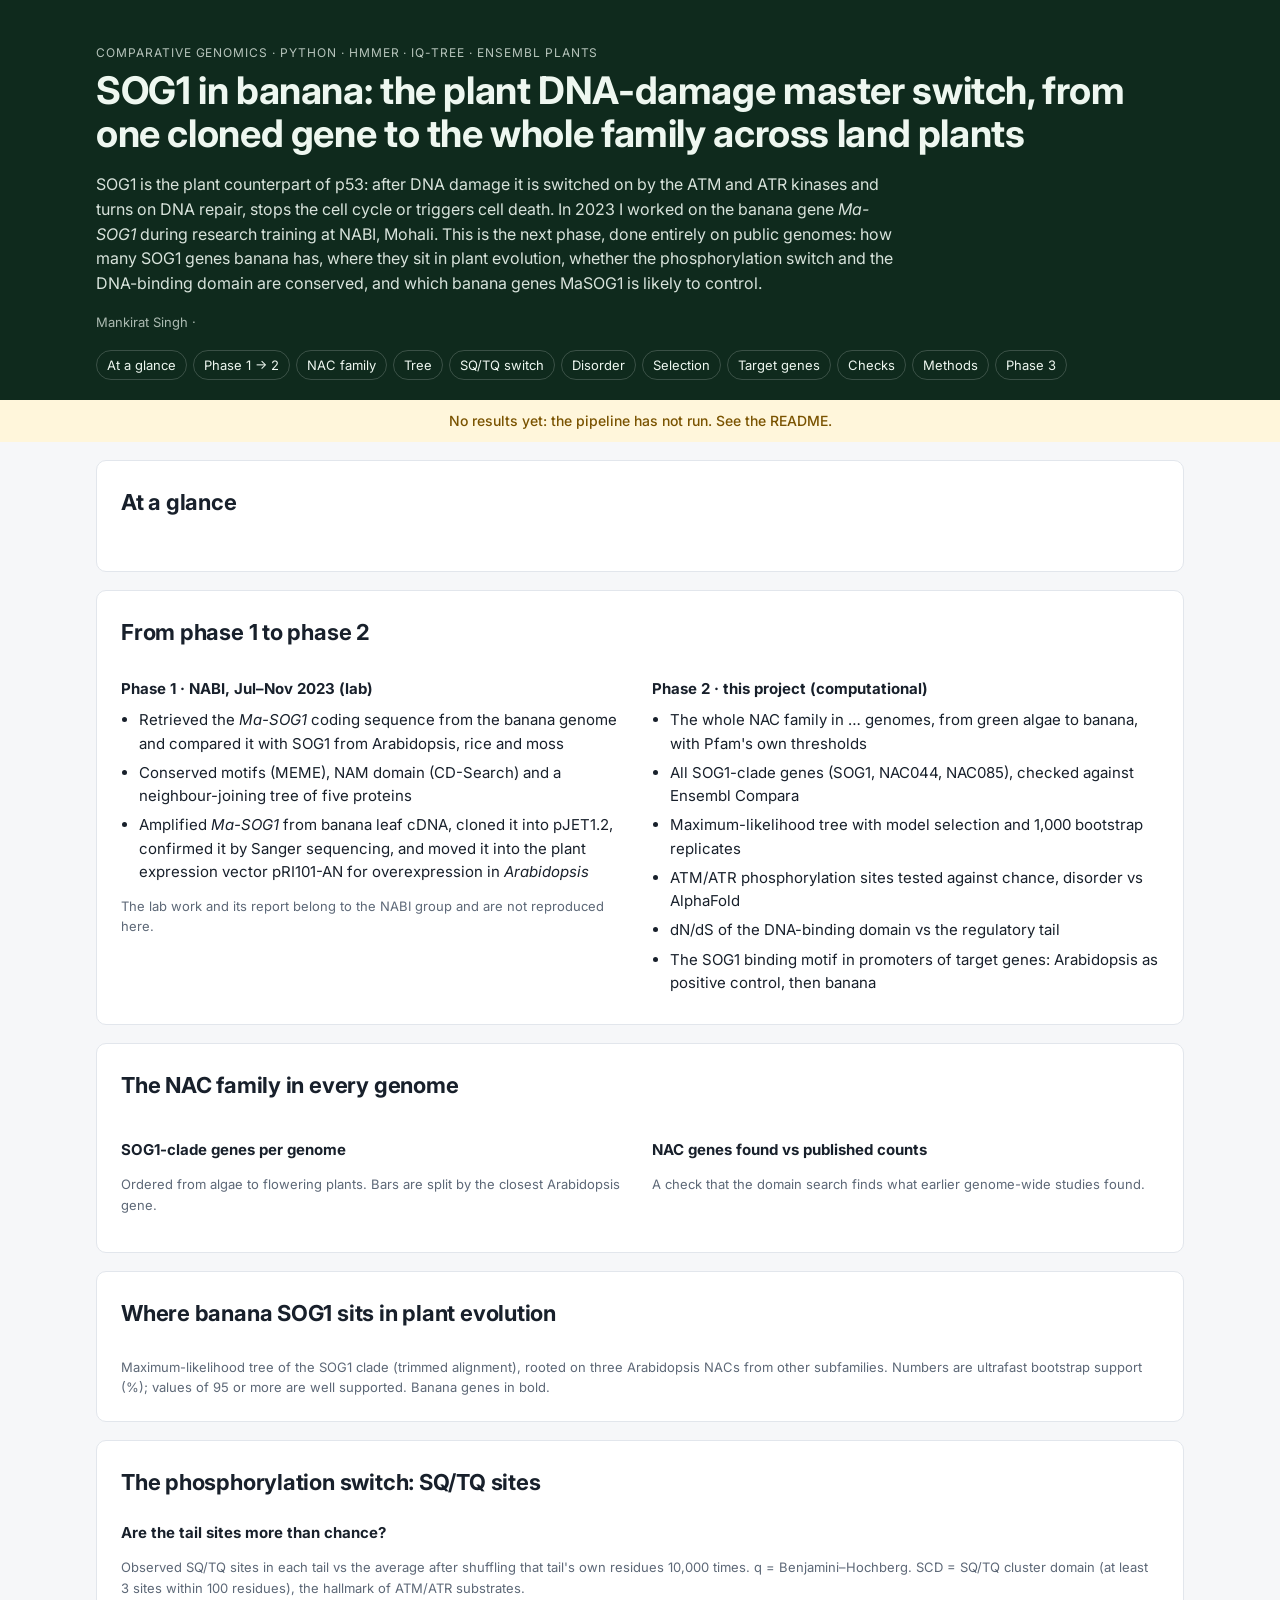
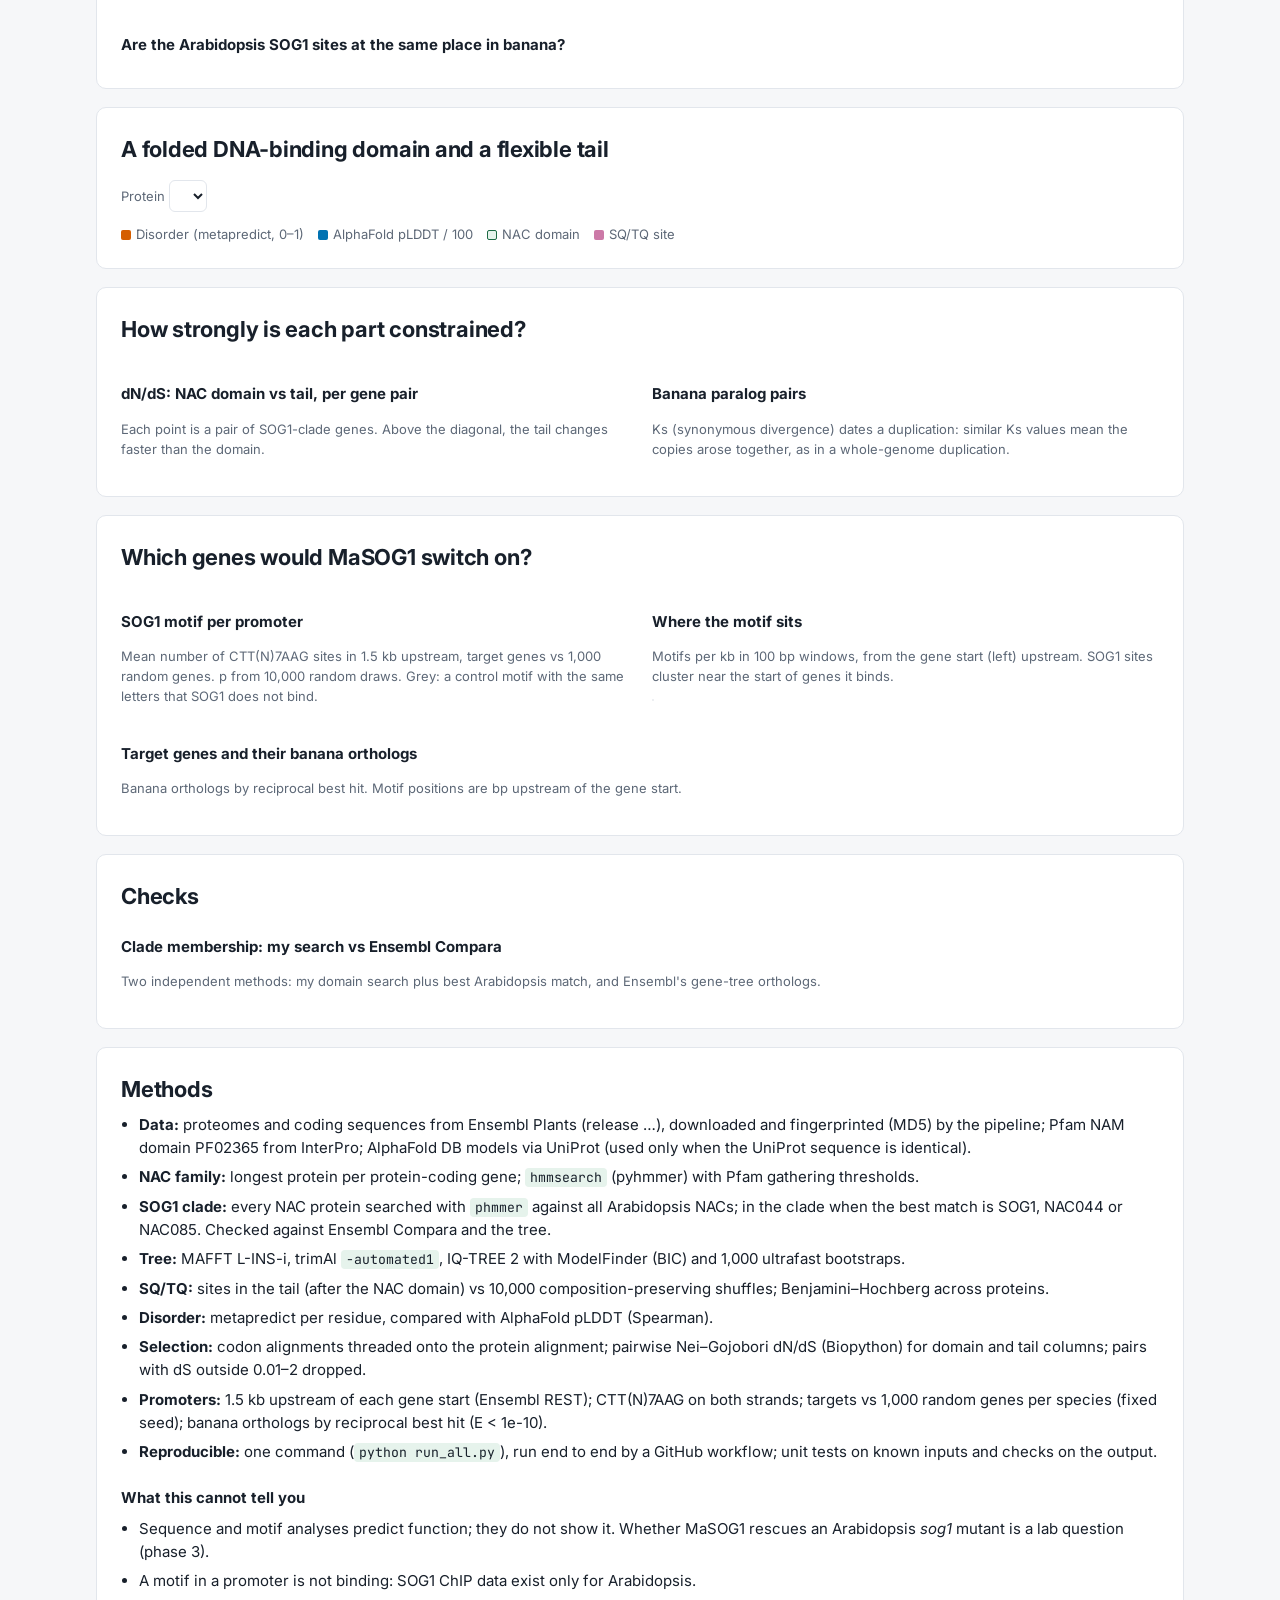
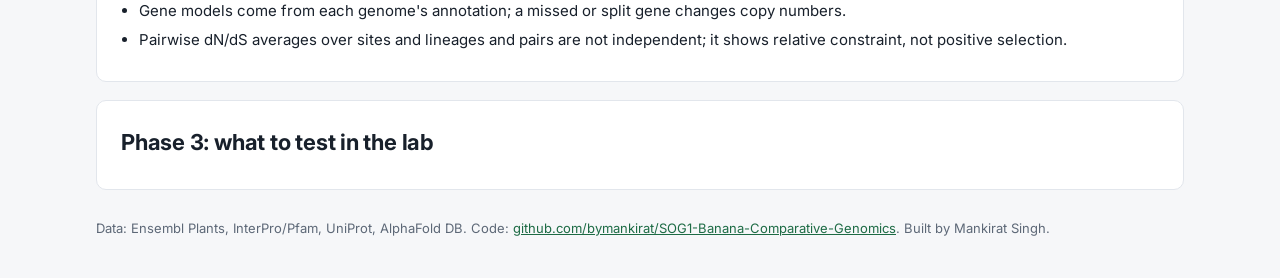
==== docs/index.html @ e8f86724 "SOG1 comparative genomics pipeline, tests and report" ====
<!doctype html>
<html lang="en">
<head>
<meta charset="utf-8">
<meta name="viewport" content="width=device-width, initial-scale=1">
<title>SOG1 in Banana</title>
<meta name="description" content="Phase 2 of a banana Ma-SOG1 project: the NAC family and SOG1 clade across land plants, a maximum-likelihood tree, ATM/ATR phosphorylation motifs, disorder, selection and predicted SOG1 target genes, all from public genomes.">
<link rel="preconnect" href="https://fonts.googleapis.com">
<link rel="preconnect" href="https://fonts.gstatic.com" crossorigin>
<link href="https://fonts.googleapis.com/css2?family=Inter:wght@400;500;600;700;800&family=JetBrains+Mono:wght@400;500&display=swap" rel="stylesheet">
<link rel="stylesheet" href="report.css?v=1">
</head>
<body>
<header class="hero">
  <div class="wrap">
    <p class="eyebrow">Comparative genomics · Python · HMMER · IQ-TREE · Ensembl Plants</p>
    <h1>SOG1 in banana: the plant DNA-damage master switch, from one cloned gene to the whole family across land plants</h1>
    <p class="lede">SOG1 is the plant counterpart of p53: after DNA damage it is switched on by the ATM and ATR kinases and turns on DNA repair,
      stops the cell cycle or triggers cell death. In 2023 I worked on the banana gene <i>Ma-SOG1</i> during research training at NABI, Mohali.
      This is the next phase, done entirely on public genomes: how many SOG1 genes banana has, where they sit in plant evolution,
      whether the phosphorylation switch and the DNA-binding domain are conserved, and which banana genes MaSOG1 is likely to control.</p>
    <p class="byline">Mankirat Singh · <span id="generated"></span></p>
    <nav class="toc" aria-label="Sections">
      <a href="#glance">At a glance</a><a href="#phases">Phase 1 → 2</a><a href="#family">NAC family</a><a href="#tree">Tree</a>
      <a href="#sq">SQ/TQ switch</a><a href="#disorder">Disorder</a><a href="#selection">Selection</a><a href="#targets">Target genes</a>
      <a href="#checks">Checks</a><a href="#methods">Methods</a><a href="#next">Phase 3</a>
    </nav>
  </div>
</header>
<div id="banner" class="banner" hidden></div>

<main class="wrap">
  <section id="glance">
    <h2>At a glance</h2>
    <div id="kpis" class="kpis"></div>
    <div id="takeaways" class="takeaways"></div>
  </section>

  <section id="phases">
    <h2>From phase 1 to phase 2</h2>
    <div class="two">
      <div>
        <h3>Phase 1 · NABI, Jul–Nov 2023 (lab)</h3>
        <ul class="plain">
          <li>Retrieved the <i>Ma-SOG1</i> coding sequence from the banana genome and compared it with SOG1 from Arabidopsis, rice and moss</li>
          <li>Conserved motifs (MEME), NAM domain (CD-Search) and a neighbour-joining tree of five proteins</li>
          <li>Amplified <i>Ma-SOG1</i> from banana leaf cDNA, cloned it into pJET1.2, confirmed it by Sanger sequencing,
            and moved it into the plant expression vector pRI101-AN for overexpression in <i>Arabidopsis</i></li>
        </ul>
        <p class="small">The lab work and its report belong to the NABI group and are not reproduced here.</p>
      </div>
      <div>
        <h3>Phase 2 · this project (computational)</h3>
        <ul class="plain" id="phase2-list">
          <li>The whole NAC family in <span data-k="nspecies">…</span> genomes, from green algae to banana, with Pfam's own thresholds</li>
          <li>All SOG1-clade genes (SOG1, NAC044, NAC085), checked against Ensembl Compara</li>
          <li>Maximum-likelihood tree with model selection and 1,000 bootstrap replicates</li>
          <li>ATM/ATR phosphorylation sites tested against chance, disorder vs AlphaFold</li>
          <li>dN/dS of the DNA-binding domain vs the regulatory tail</li>
          <li>The SOG1 binding motif in promoters of target genes: Arabidopsis as positive control, then banana</li>
        </ul>
      </div>
    </div>
  </section>

  <section id="family">
    <h2>The NAC family in every genome</h2>
    <p class="note" id="family-note"></p>
    <div class="two">
      <div><h3>SOG1-clade genes per genome</h3><p class="small">Ordered from algae to flowering plants. Bars are split by the closest Arabidopsis gene.</p><figure class="chart" id="c-copies"></figure></div>
      <div><h3>NAC genes found vs published counts</h3><p class="small">A check that the domain search finds what earlier genome-wide studies found.</p><div class="tablewrap"><table id="t-counts" class="tbl compact"></table></div></div>
    </div>
  </section>

  <section id="tree">
    <h2>Where banana SOG1 sits in plant evolution</h2>
    <p class="note" id="tree-note"></p>
    <div class="legend" id="tree-legend"></div>
    <figure class="chart wide" id="c-tree"></figure>
    <p class="small">Maximum-likelihood tree of the SOG1 clade (trimmed alignment), rooted on three Arabidopsis NACs from other subfamilies.
      Numbers are ultrafast bootstrap support (%); values of 95 or more are well supported. Banana genes in bold.</p>
  </section>

  <section id="sq">
    <h2>The phosphorylation switch: SQ/TQ sites</h2>
    <p class="note" id="sq-note"></p>
    <figure class="chart wide" id="c-maps"></figure>
    <h3>Are the tail sites more than chance?</h3>
    <p class="small">Observed SQ/TQ sites in each tail vs the average after shuffling that tail's own residues 10,000 times. q = Benjamini–Hochberg.
      SCD = SQ/TQ cluster domain (at least 3 sites within 100 residues), the hallmark of ATM/ATR substrates.</p>
    <div class="tablewrap"><table id="t-sq" class="tbl compact"></table></div>
    <h3 id="cons-h">Are the Arabidopsis SOG1 sites at the same place in banana?</h3>
    <div class="tablewrap"><table id="t-cons" class="tbl compact"></table></div>
  </section>

  <section id="disorder">
    <h2>A folded DNA-binding domain and a flexible tail</h2>
    <p class="note" id="dis-note"></p>
    <div class="tools"><label>Protein <select id="dis-pick"></select></label></div>
    <figure class="chart wide" id="c-dis"></figure>
    <div class="legend"><span><i class="sw" style="background:var(--c1)"></i>Disorder (metapredict, 0–1)</span><span><i class="sw" style="background:var(--c2)"></i>AlphaFold pLDDT / 100</span><span><i class="sw" style="background:var(--accent-soft);border:1px solid var(--accent)"></i>NAC domain</span><span><i class="sw" style="background:var(--c3)"></i>SQ/TQ site</span></div>
  </section>

  <section id="selection">
    <h2>How strongly is each part constrained?</h2>
    <p class="note" id="sel-note"></p>
    <div class="two">
      <div><h3>dN/dS: NAC domain vs tail, per gene pair</h3><p class="small">Each point is a pair of SOG1-clade genes. Above the diagonal, the tail changes faster than the domain.</p><figure class="chart" id="c-sel"></figure></div>
      <div><h3>Banana paralog pairs</h3><p class="small">Ks (synonymous divergence) dates a duplication: similar Ks values mean the copies arose together, as in a whole-genome duplication.</p><div class="tablewrap"><table id="t-para" class="tbl compact"></table></div></div>
    </div>
  </section>

  <section id="targets">
    <h2>Which genes would MaSOG1 switch on?</h2>
    <p class="note" id="prom-note"></p>
    <div class="two">
      <div><h3>SOG1 motif per promoter</h3><p class="small">Mean number of CTT(N)7AAG sites in 1.5 kb upstream, target genes vs 1,000 random genes. p from 10,000 random draws. Grey: a control motif with the same letters that SOG1 does not bind.</p><figure class="chart" id="c-prom"></figure></div>
      <div><h3>Where the motif sits</h3><p class="small">Motifs per kb in 100 bp windows, from the gene start (left) upstream. SOG1 sites cluster near the start of genes it binds.</p><div class="tools"><div class="seg" id="dens-sp"></div></div><figure class="chart" id="c-dens"></figure></div>
    </div>
    <h3>Target genes and their banana orthologs</h3>
    <p class="small">Banana orthologs by reciprocal best hit. Motif positions are bp upstream of the gene start.</p>
    <div class="tablewrap"><table id="t-targets" class="tbl compact"></table></div>
  </section>

  <section id="checks">
    <h2>Checks</h2>
    <ul class="checks" id="checklist"></ul>
    <h3>Clade membership: my search vs Ensembl Compara</h3>
    <p class="small">Two independent methods: my domain search plus best Arabidopsis match, and Ensembl's gene-tree orthologs.</p>
    <div class="tablewrap"><table id="t-compara" class="tbl compact"></table></div>
  </section>

  <section id="methods">
    <h2>Methods</h2>
    <ul class="plain">
      <li><b>Data:</b> proteomes and coding sequences from Ensembl Plants (release <span data-k="release">…</span>), downloaded and fingerprinted (MD5) by the pipeline; Pfam NAM domain PF02365 from InterPro; AlphaFold DB models via UniProt (used only when the UniProt sequence is identical).</li>
      <li><b>NAC family:</b> longest protein per protein-coding gene; <code>hmmsearch</code> (pyhmmer) with Pfam gathering thresholds.</li>
      <li><b>SOG1 clade:</b> every NAC protein searched with <code>phmmer</code> against all Arabidopsis NACs; in the clade when the best match is SOG1, NAC044 or NAC085. Checked against Ensembl Compara and the tree.</li>
      <li><b>Tree:</b> MAFFT L-INS-i, trimAl <code>-automated1</code>, IQ-TREE 2 with ModelFinder (BIC) and 1,000 ultrafast bootstraps.</li>
      <li><b>SQ/TQ:</b> sites in the tail (after the NAC domain) vs 10,000 composition-preserving shuffles; Benjamini–Hochberg across proteins.</li>
      <li><b>Disorder:</b> metapredict per residue, compared with AlphaFold pLDDT (Spearman).</li>
      <li><b>Selection:</b> codon alignments threaded onto the protein alignment; pairwise Nei–Gojobori dN/dS (Biopython) for domain and tail columns; pairs with dS outside 0.01–2 dropped.</li>
      <li><b>Promoters:</b> 1.5 kb upstream of each gene start (Ensembl REST); CTT(N)7AAG on both strands; targets vs 1,000 random genes per species (fixed seed); banana orthologs by reciprocal best hit (E &lt; 1e-10).</li>
      <li><b>Reproducible:</b> one command (<code>python run_all.py</code>), run end to end by a GitHub workflow; unit tests on known inputs and checks on the output.</li>
    </ul>
    <h3>What this cannot tell you</h3>
    <ul class="plain">
      <li>Sequence and motif analyses predict function; they do not show it. Whether MaSOG1 rescues an Arabidopsis <i>sog1</i> mutant is a lab question (phase 3).</li>
      <li>A motif in a promoter is not binding: SOG1 ChIP data exist only for Arabidopsis.</li>
      <li>Gene models come from each genome's annotation; a missed or split gene changes copy numbers.</li>
      <li>Pairwise dN/dS averages over sites and lineages and pairs are not independent; it shows relative constraint, not positive selection.</li>
    </ul>
  </section>

  <section id="next">
    <h2>Phase 3: what to test in the lab</h2>
    <ul class="plain" id="next-list"></ul>
  </section>
</main>
<p class="foot wrap">Data: Ensembl Plants, InterPro/Pfam, UniProt, AlphaFold DB. Code: <a href="https://github.com/bymankirat/SOG1-Banana-Comparative-Genomics">github.com/bymankirat/SOG1-Banana-Comparative-Genomics</a>. Built by Mankirat Singh.</p>
<script src="results.js?v=1"></script>
<script src="report.js?v=1"></script>
</body>
</html>
---- docs/report.css ----
:root {
  --bg: #f6f7f9; --surface: #ffffff; --ink: #18202b; --muted: #5d6877; --line: #e2e6ec; --grid: #e9edf2;
  --accent: #1d6b45; --accent-soft: #e6f3ec; --ok: #157347; --ok-soft: #e5f4ec; --bad: #b42318; --bad-soft: #fdecea;
  --warn-soft: #fff6db; --warn-ink: #7a5300;
  --h3: #0072B2; --h7: #009E73; --h9: #D55E00; --h5: #CC79A7; --mock: #7c8794;
  --hero: #0f2a1d; --hero-ink: #eef7f0;
  --radius: 10px; --mono: "JetBrains Mono", ui-monospace, Menlo, monospace;
}
@media (prefers-color-scheme: dark) {
  :root:not([data-theme="light"]) {
    --bg: #0f141a; --surface: #161d25; --ink: #e5eaf0; --muted: #9aa6b4; --line: #26313d; --grid: #222c37;
    --accent: #6fd19c; --accent-soft: #13291d; --ok: #5cc98f; --ok-soft: #12291d; --bad: #f08a7e; --bad-soft: #351816;
    --warn-soft: #2f2610; --warn-ink: #f2cf74;
    --h3: #56B4E9; --h7: #2fbf8f; --h9: #ff8a3d; --h5: #e39cc6; --mock: #9aa6b4; --hero: #0b1d14; --hero-ink: #eef7f0;
  }
}
:root[data-theme="dark"] {
  --bg: #0f141a; --surface: #161d25; --ink: #e5eaf0; --muted: #9aa6b4; --line: #26313d; --grid: #222c37;
  --accent: #6fd19c; --accent-soft: #13291d; --ok: #5cc98f; --ok-soft: #12291d; --bad: #f08a7e; --bad-soft: #351816;
  --warn-soft: #2f2610; --warn-ink: #f2cf74;
  --h3: #56B4E9; --h7: #2fbf8f; --h9: #ff8a3d; --h5: #e39cc6; --mock: #9aa6b4; --hero: #0b1d14; --hero-ink: #eef7f0;
}

* { box-sizing: border-box; }
html { scroll-behavior: smooth; }
body { margin: 0; background: var(--bg); color: var(--ink); font: 15px/1.55 Inter, system-ui, -apple-system, Segoe UI, sans-serif; }
.wrap { max-width: 1120px; margin: 0 auto; padding: 0 16px; }
a { color: var(--accent); }
code { font-family: var(--mono); font-size: .88em; background: var(--accent-soft); padding: 1px 5px; border-radius: 4px; }
h1 { font-size: clamp(26px, 4vw, 38px); line-height: 1.15; margin: 6px 0 14px; letter-spacing: -.01em; }
h2 { font-size: 22px; margin: 0 0 6px; letter-spacing: -.01em; }
h3 { font-size: 15px; margin: 22px 0 8px; }
.note { color: var(--muted); margin: 0 0 14px; max-width: 78ch; }
.small { font-size: 13px; color: var(--muted); }

.hero { background: var(--hero); color: var(--hero-ink); padding: 44px 0 20px; }
.hero .eyebrow { text-transform: uppercase; letter-spacing: .08em; font-size: 12px; opacity: .75; margin: 0; }
.hero .lede { max-width: 80ch; opacity: .9; font-size: 16px; }
.hero .byline { opacity: .7; font-size: 13px; }
.toc { display: flex; flex-wrap: wrap; gap: 6px; margin-top: 18px; }
.toc a { color: var(--hero-ink); text-decoration: none; font-size: 13px; padding: 4px 10px; border: 1px solid rgba(255,255,255,.18); border-radius: 999px; }
.toc a:hover { background: rgba(255,255,255,.1); }

.banner { background: var(--warn-soft); color: var(--warn-ink); padding: 10px 16px; text-align: center; font-weight: 500; font-size: 14px; }
section { background: var(--surface); border: 1px solid var(--line); border-radius: var(--radius); padding: 24px; margin: 18px 0; }
section > *:last-child { margin-bottom: 0; }

.kpis { display: grid; grid-template-columns: repeat(3, minmax(0, 1fr)); gap: 12px; margin-top: 12px; }
.kpi { border: 1px solid var(--line); border-radius: 8px; padding: 12px 14px; }
.kpi .v { font-size: 26px; font-weight: 700; letter-spacing: -.02em; }
.kpi .l { color: var(--muted); font-size: 13px; }
.kpi .arms { display: flex; gap: 10px; margin-top: 4px; font-size: 13px; flex-wrap: wrap; }
.takeaways { margin-top: 16px; display: grid; gap: 8px; }
.takeaways p { margin: 0; padding: 10px 14px; border-left: 3px solid var(--accent); background: var(--accent-soft); border-radius: 0 6px 6px 0; }

.sw { display: inline-block; width: 10px; height: 10px; border-radius: 2px; margin-right: 5px; vertical-align: -1px; }
.legend { display: flex; flex-wrap: wrap; gap: 14px; font-size: 13px; color: var(--muted); margin: 6px 0; }

.pipe { display: grid; grid-template-columns: 1fr auto 1fr auto 1fr; gap: 10px; align-items: stretch; }
.pipe .col { border: 1px solid var(--line); border-radius: 8px; padding: 12px; }
.pipe .col h4 { margin: 0 0 8px; font-size: 13px; text-transform: uppercase; letter-spacing: .06em; color: var(--muted); }
.pipe .item { display: flex; justify-content: space-between; gap: 8px; padding: 5px 8px; border-radius: 5px; background: var(--bg); margin-bottom: 4px; font-size: 13px; }
.pipe .item b { font-family: var(--mono); font-weight: 500; }
.pipe .item span { color: var(--muted); font-variant-numeric: tabular-nums; }
.pipe .arrow { display: flex; align-items: center; color: var(--muted); font-size: 22px; }
.pipe .qcbar { grid-column: 1 / -1; text-align: center; font-size: 13px; padding: 8px; border: 1px dashed var(--ok); color: var(--ok); border-radius: 8px; }

.consort { display: grid; gap: 10px; justify-items: center; }
.consort .box { border: 1px solid var(--line); border-radius: 8px; padding: 10px 14px; text-align: center; background: var(--bg); min-width: 180px; }
.consort .box b { display: block; font-size: 20px; }
.consort .row { display: grid; grid-template-columns: repeat(3, minmax(0, 1fr)); gap: 10px; width: 100%; }
.consort .row .box { border-top: 4px solid; }
.consort .split { display: flex; gap: 10px; justify-content: center; flex-wrap: wrap; }
.consort .down { color: var(--muted); }
.consort .box.side { border-style: dashed; }

.tablewrap { overflow-x: auto; -webkit-overflow-scrolling: touch; }
.tbl { border-collapse: collapse; width: 100%; font-size: 14px; font-variant-numeric: tabular-nums; }
.tbl th, .tbl td { padding: 7px 10px; border-bottom: 1px solid var(--line); text-align: left; vertical-align: top; }
.tbl th { font-size: 12px; text-transform: uppercase; letter-spacing: .04em; color: var(--muted); font-weight: 600; white-space: nowrap; }
.tbl td.num, .tbl th.num { text-align: right; white-space: nowrap; }
.tbl tr.sec td { font-weight: 600; background: var(--bg); }
.tbl td.ind { padding-left: 26px; }
.tbl .ok { color: var(--ok); font-weight: 600; }
.tbl .bad { color: var(--bad); font-weight: 600; }
.ae tr.soc { cursor: pointer; }
.ae tr.soc td:first-child::before { content: "▸"; display: inline-block; width: 14px; color: var(--muted); transition: transform .15s; }
.ae tr.soc.open td:first-child::before { transform: rotate(90deg); }
.ae tr.pt td:first-child { padding-left: 30px; }
.ae tr.pt.hide { display: none; }
.bar { display: inline-block; height: 6px; border-radius: 3px; vertical-align: middle; margin-left: 6px; opacity: .85; }

.tools { display: flex; flex-wrap: wrap; gap: 10px; align-items: center; margin: 4px 0 12px; font-size: 13px; color: var(--muted); }
.tools input[type=search], .tools select { font: inherit; color: var(--ink); background: var(--surface); border: 1px solid var(--line); border-radius: 6px; padding: 6px 8px; }
.tools input[type=search] { min-width: 220px; flex: 1 1 220px; max-width: 340px; }
button { font: inherit; font-size: 13px; color: var(--accent); background: var(--accent-soft); border: 1px solid transparent; border-radius: 6px; padding: 6px 10px; cursor: pointer; }
button:hover { border-color: var(--accent); }

figure.chart { margin: 0 0 8px; }
figure.chart svg { display: block; max-width: 100%; height: auto; }
.dl { display: flex; gap: 6px; justify-content: flex-end; margin-top: 4px; }
.dl button { font-size: 12px; padding: 3px 8px; }

.two { display: grid; grid-template-columns: 1fr 1fr; gap: 24px; }
.two > * { min-width: 0; }

.shifts { display: grid; grid-template-columns: repeat(3, minmax(0, 1fr)); gap: 16px; }
.shift h4 { margin: 0 0 6px; font-size: 13px; }
.shift table { border-collapse: collapse; width: 100%; font-size: 13px; font-variant-numeric: tabular-nums; }
.shift th, .shift td { padding: 6px; text-align: center; border: 1px solid var(--line); }
.shift th { font-weight: 600; color: var(--muted); font-size: 11px; }
#lab-sum { margin-top: 12px; }
.shift td.diag { outline: 2px solid var(--line); outline-offset: -3px; }

.qcsum { display: grid; grid-template-columns: repeat(auto-fit, minmax(200px, 1fr)); gap: 10px; margin-bottom: 8px; }
.qcsum .card { border-radius: 8px; padding: 12px 14px; }
.qcsum .card.ok { background: var(--ok-soft); color: var(--ok); }
.qcsum .card.bad { background: var(--bad-soft); color: var(--bad); }
.qcsum .card b { display: block; font-size: 20px; }
.checks { list-style: none; padding: 0; margin: 0; font-size: 14px; }
.checks li { padding: 5px 0 5px 26px; position: relative; border-bottom: 1px solid var(--line); }
.checks li::before { position: absolute; left: 2px; font-weight: 700; }
.checks li.ok::before { content: "✓"; color: var(--ok); }
.checks li.bad::before { content: "✗"; color: var(--bad); }

.sqlcards { display: grid; grid-template-columns: repeat(auto-fit, minmax(min(100%, 460px), 1fr)); gap: 14px; }
.sqlcard { border: 1px solid var(--line); border-radius: 8px; padding: 14px; min-width: 0; }
.sqlcard h4 { margin: 0 0 4px; font-size: 14px; }
.sqlcard p { margin: 0 0 8px; color: var(--muted); font-size: 13px; }
pre.sql { font-family: var(--mono); font-size: 12px; background: var(--bg); padding: 10px 12px; border-radius: 6px; overflow-x: auto; margin: 0 0 10px; line-height: 1.5; }
pre.sql .k { color: var(--accent); font-weight: 500; }
pre.sql .s { color: var(--hi); }
.sqlcard .tbl { font-size: 12px; }
.sqlcard .tbl td, .sqlcard .tbl th { padding: 4px 8px; }

.tabs { display: flex; gap: 6px; margin-bottom: 10px; flex-wrap: wrap; }
.tabs button[aria-selected="true"] { background: var(--accent); color: var(--surface); }
ul.plain { padding-left: 18px; margin: 0; }
ul.plain li { margin-bottom: 6px; }
.foot { color: var(--muted); font-size: 13px; padding: 10px 16px 40px; }

@media (max-width: 820px) {
  .two { grid-template-columns: 1fr; }
  .pipe { grid-template-columns: 1fr; }
  .pipe .arrow { justify-content: center; transform: rotate(90deg); }
  .shifts { grid-template-columns: 1fr; }
  .kpis { grid-template-columns: repeat(2, minmax(0, 1fr)); }
  figure.chart.wide { overflow-x: auto; -webkit-overflow-scrolling: touch; }
  figure.chart.wide svg { min-width: 680px; }
  section { padding: 18px 14px; }
  .consort .row { grid-template-columns: 1fr; }
}
@media print {
  .hero { background: none; color: var(--ink); padding: 0; }
  .toc, .tools, .dl, .banner { display: none !important; }
  section { break-inside: avoid; border: none; padding: 8px 0; }
}

.seg { display: inline-flex; border: 1px solid var(--line); border-radius: 8px; overflow: hidden; flex-wrap: wrap; }
.seg button { border-radius: 0; background: var(--surface); color: var(--muted); border: 0; border-right: 1px solid var(--line); }
.seg button:last-child { border-right: 0; }
.seg button[aria-pressed="true"] { background: var(--accent); color: var(--surface); }
.tbl.compact td, .tbl.compact th { padding: 4px 8px; font-size: 13px; }
figure.chart { position: relative; }
#c-vol canvas { width: 100%; height: auto; display: block; border-radius: 8px; }
.tip { position: absolute; pointer-events: none; background: var(--ink); color: var(--surface); font-size: 12px; padding: 6px 8px; border-radius: 6px; white-space: nowrap; z-index: 5; }
.clgrid { display: grid; grid-template-columns: repeat(auto-fit, minmax(min(100%, 330px), 1fr)); gap: 14px; }
.clcard { border: 1px solid var(--line); border-radius: 10px; padding: 14px; min-width: 0; }
.clcard h4 { margin: 0 0 2px; font-size: 15px; }
.clcard .genes { font-family: var(--mono); font-size: 11.5px; color: var(--muted); line-height: 1.6; margin: 6px 0 0; word-break: break-word; }
.pill { display: inline-block; font-size: 12px; padding: 2px 8px; border-radius: 999px; background: var(--accent-soft); color: var(--accent); margin: 2px 4px 2px 0; }
.search { position: relative; }
.search input { font: inherit; color: var(--ink); background: var(--surface); border: 1px solid var(--line); border-radius: 6px; padding: 6px 10px; width: 260px; max-width: 70vw; }
.search ul { position: absolute; top: 100%; left: 0; right: 0; z-index: 10; list-style: none; margin: 2px 0 0; padding: 4px 0; background: var(--surface); border: 1px solid var(--line); border-radius: 6px; max-height: 260px; overflow: auto; box-shadow: 0 6px 20px rgba(0,0,0,.12); }
.search li { padding: 4px 10px; font-family: var(--mono); font-size: 13px; cursor: pointer; }
.search li:hover, .search li.on { background: var(--accent-soft); }
.tools input[type=search]#vol-find { min-width: 200px; flex: 0 1 240px; }

/* SOG1 report additions */
:root { --c1: #D55E00; --c2: #0072B2; --c3: #CC79A7;
  --l-alga: #8c9a6b; --l-bryo: #009E73; --l-lyco: #56B4E9; --l-early: #E69F00; --l-mono: #D55E00; --l-dicot: #0072B2; }
@media (prefers-color-scheme: dark) { :root:not([data-theme="light"]) { --c1: #ff8a3d; --c2: #56B4E9; --c3: #e39cc6;
  --l-alga: #b5c48f; --l-bryo: #2fbf8f; --l-lyco: #8fd0f5; --l-early: #f2b94a; --l-mono: #ff8a3d; --l-dicot: #6cb6e8; } }
:root[data-theme="dark"] { --c1: #ff8a3d; --c2: #56B4E9; --c3: #e39cc6;
  --l-alga: #b5c48f; --l-bryo: #2fbf8f; --l-lyco: #8fd0f5; --l-early: #f2b94a; --l-mono: #ff8a3d; --l-dicot: #6cb6e8; }
svg text { fill: var(--ink); font-family: Inter, system-ui, sans-serif; }
svg .muted { fill: var(--muted); }
svg .axis line, svg .axis path { stroke: var(--line); }
svg .grid line { stroke: var(--grid); }
.tree-label { font-size: 12px; }
.tree-label.focus { font-weight: 700; }
.mono { font-family: var(--mono); font-size: 12px; }
.tag { display: inline-block; font-size: 11px; padding: 1px 6px; border-radius: 999px; background: var(--accent-soft); color: var(--accent); }
.tag.no { background: var(--bg); color: var(--muted); }
#c-tree svg { min-width: 760px; }
#c-maps svg { min-width: 720px; }
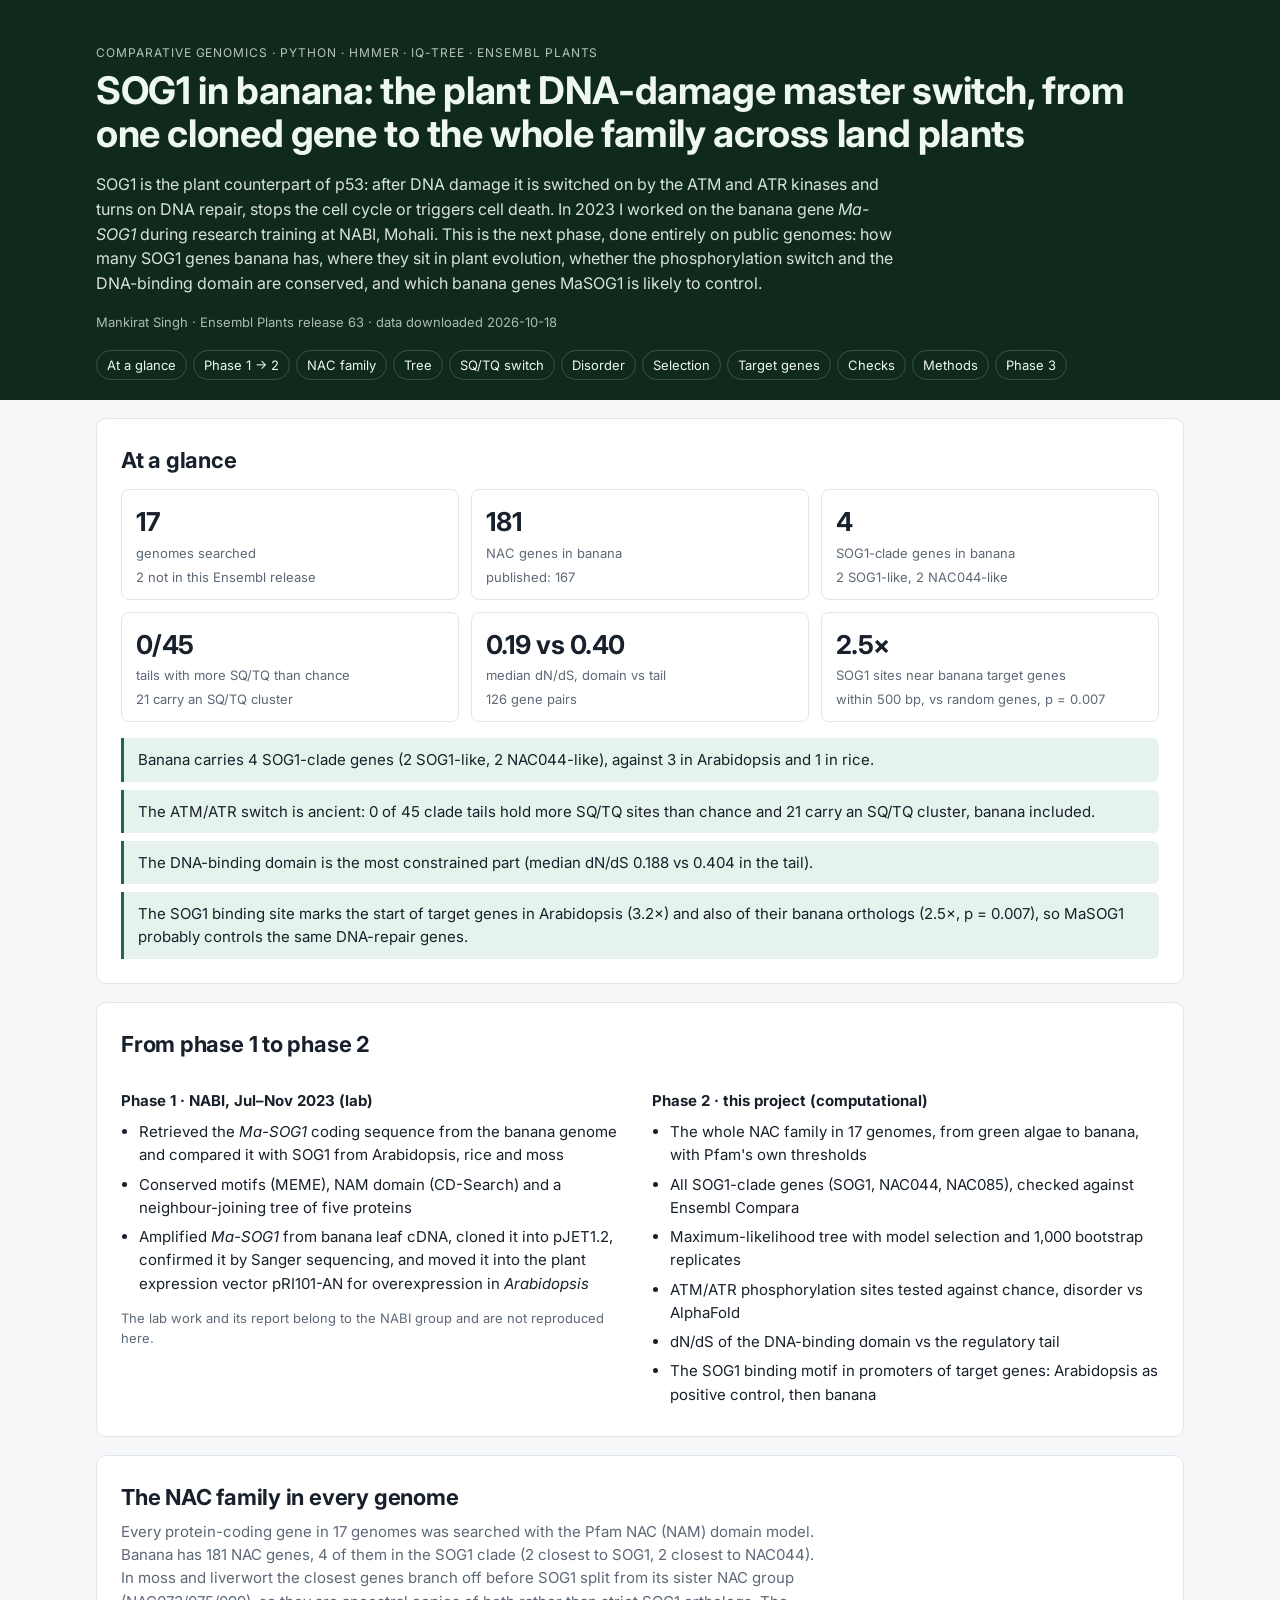
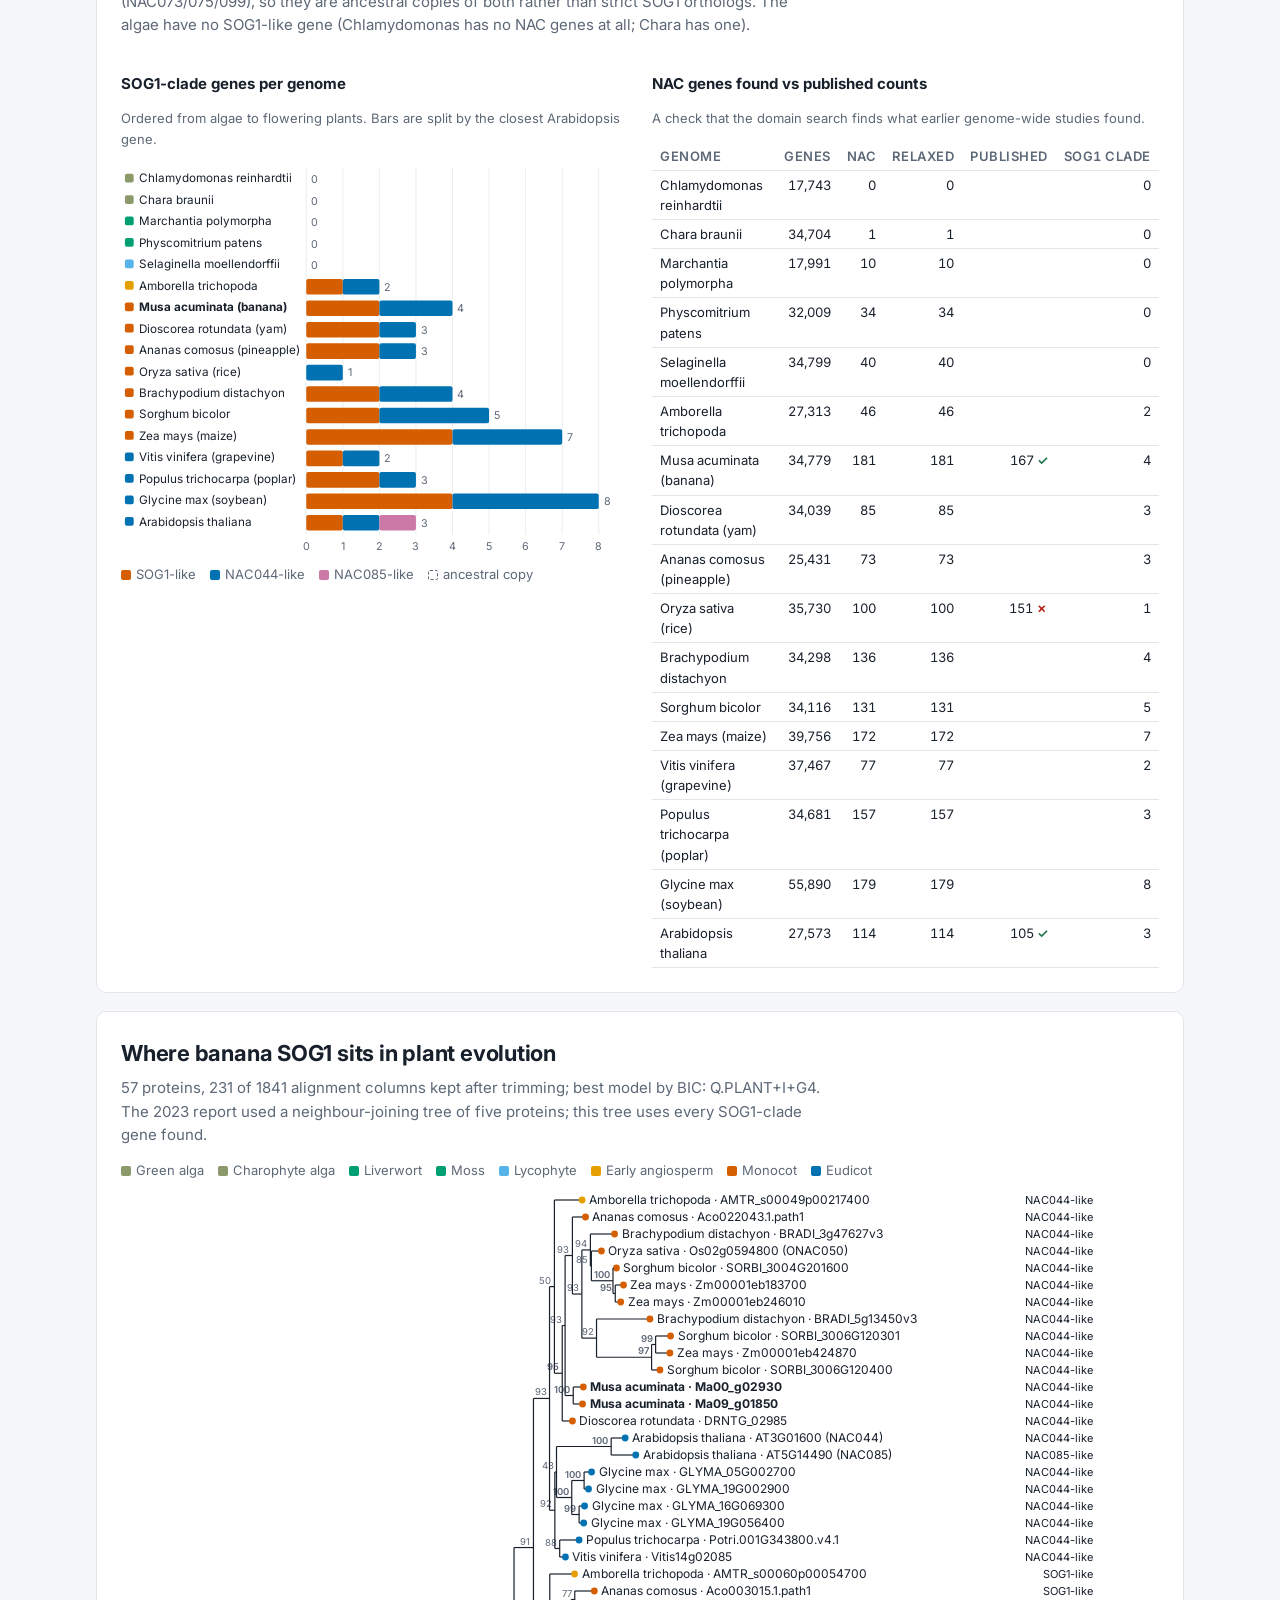
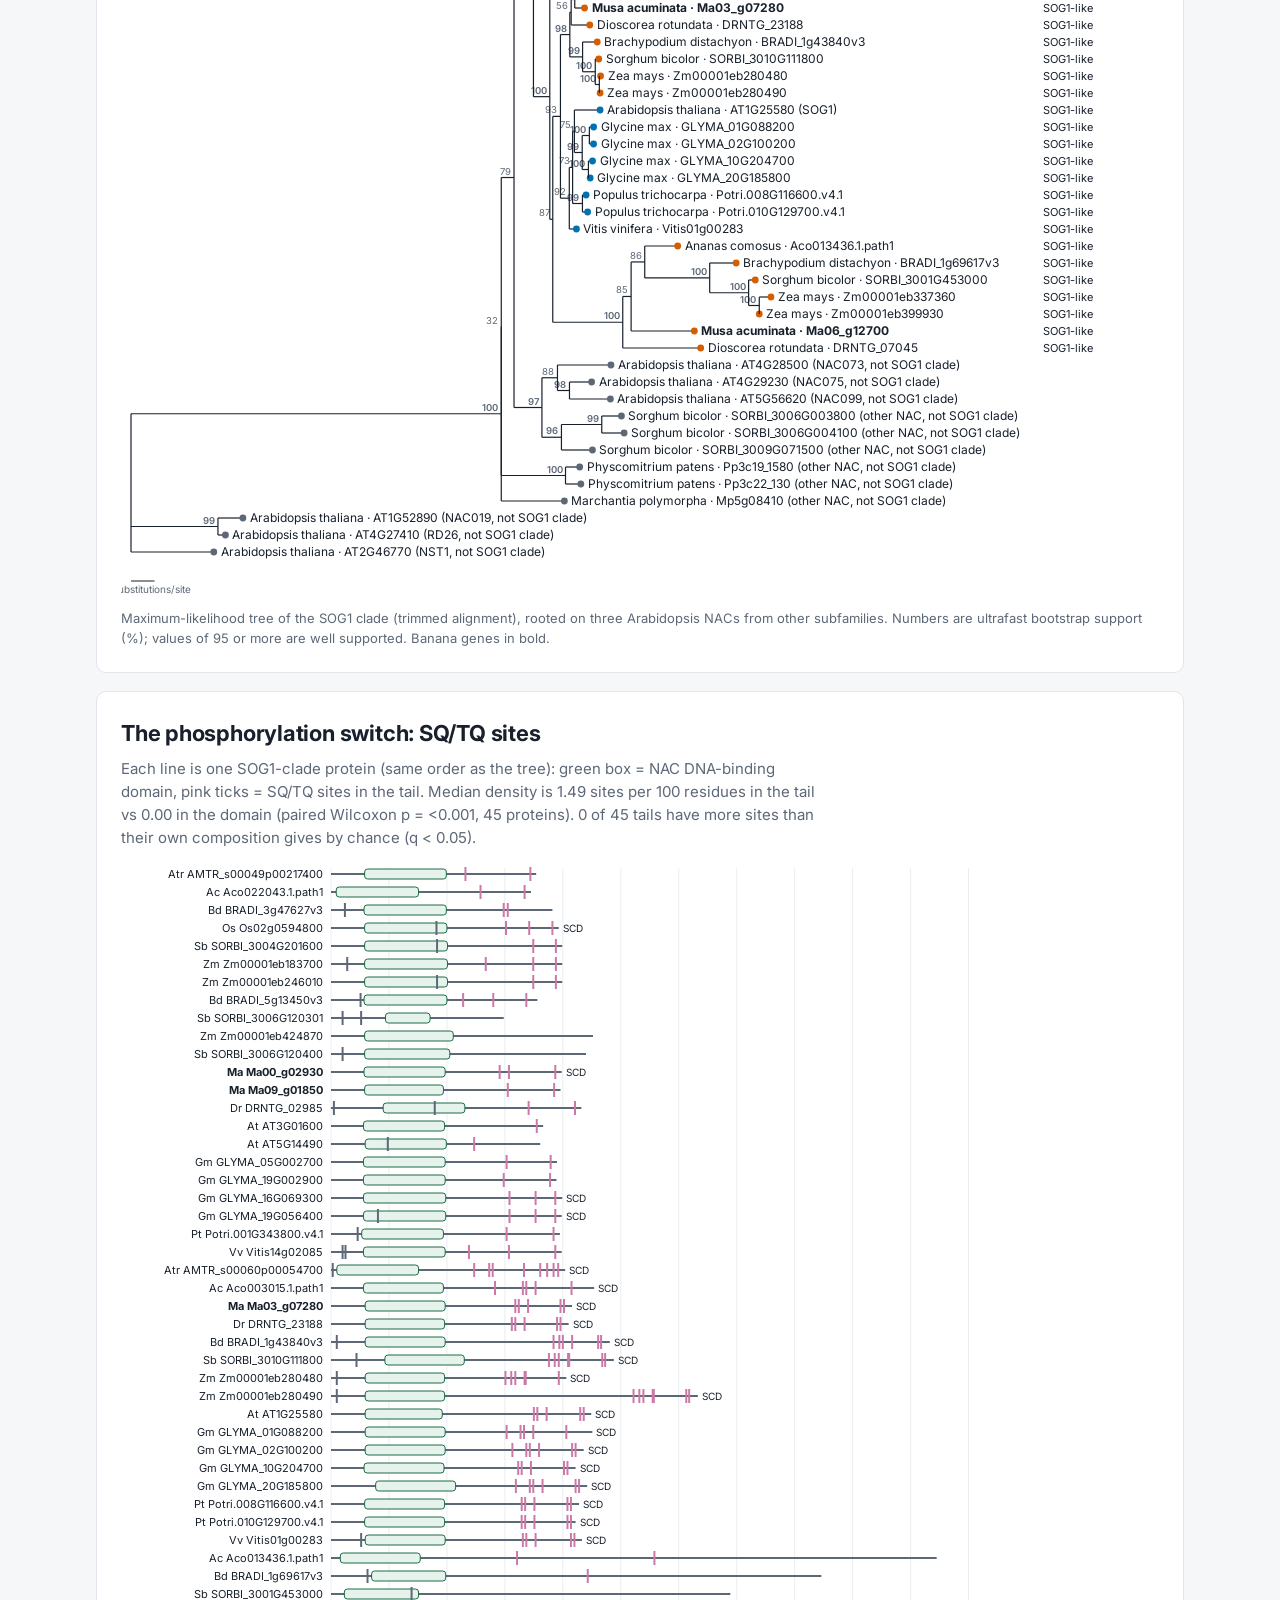
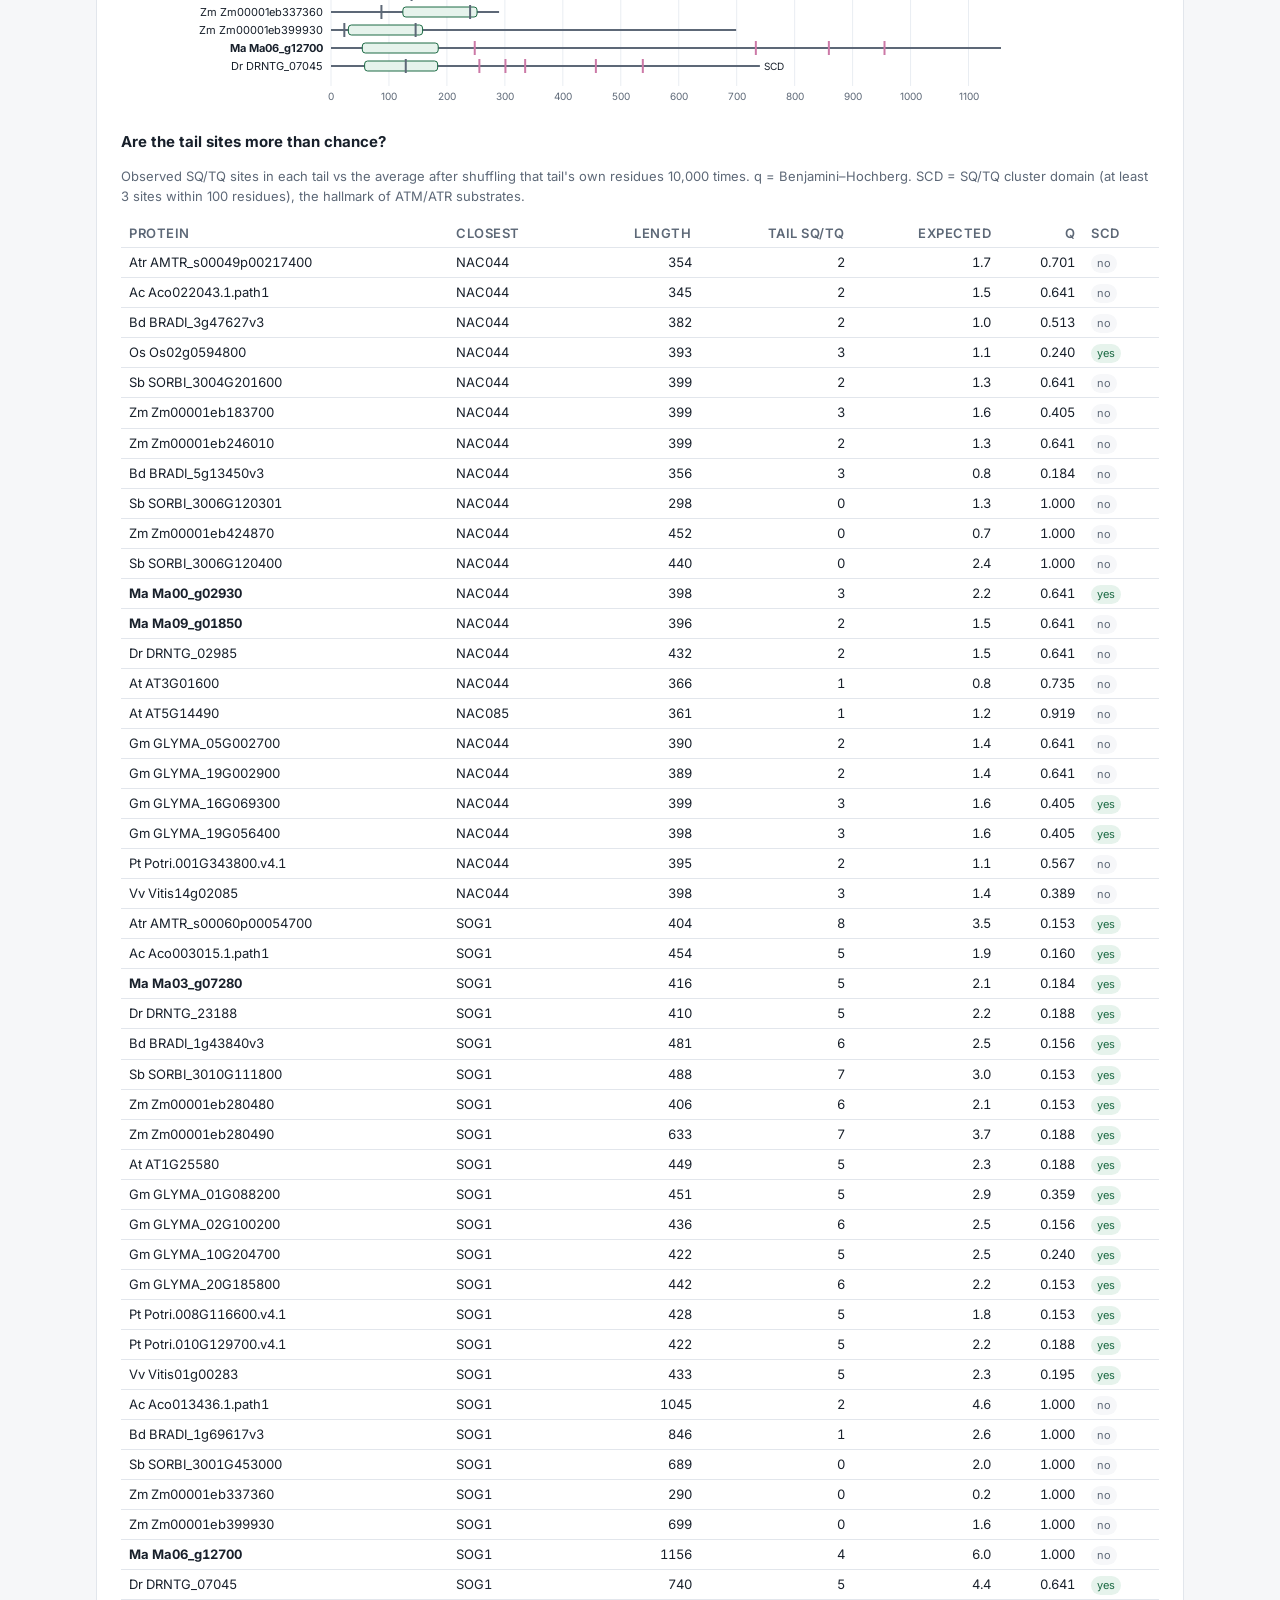
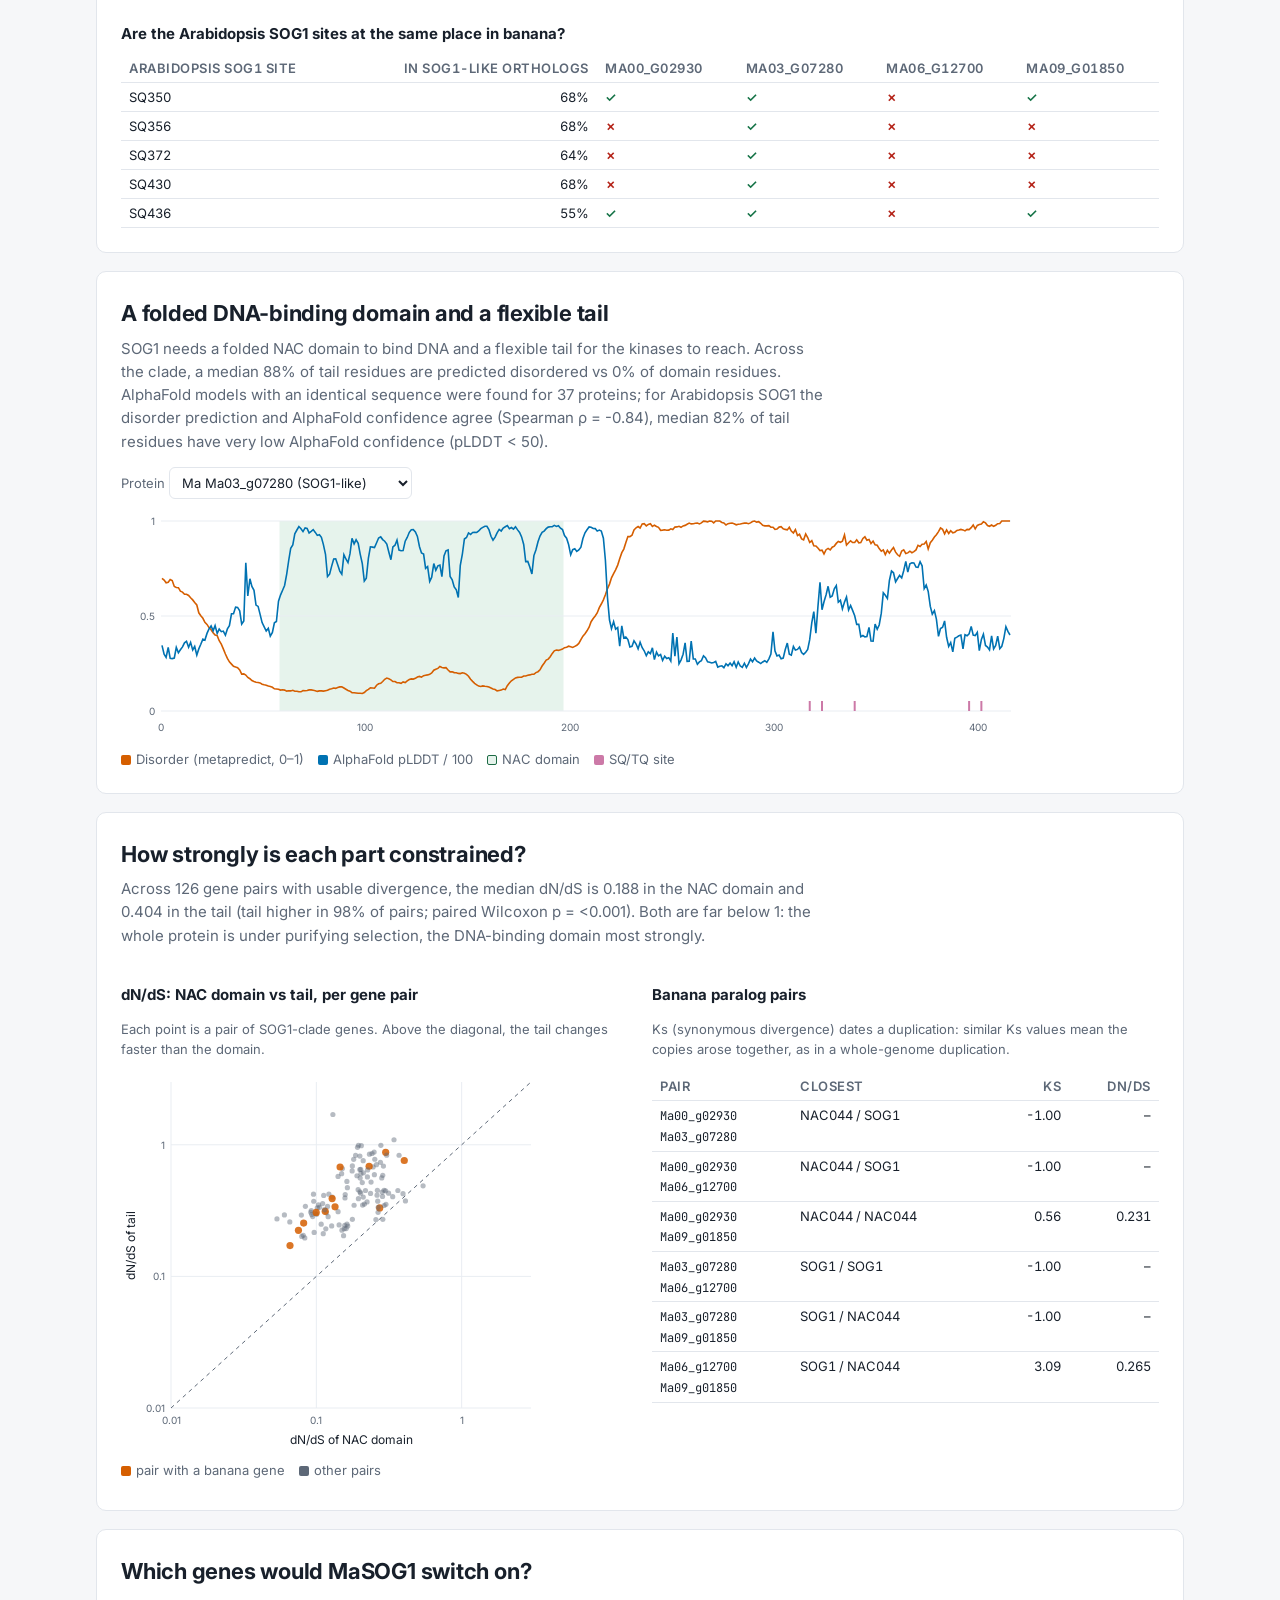
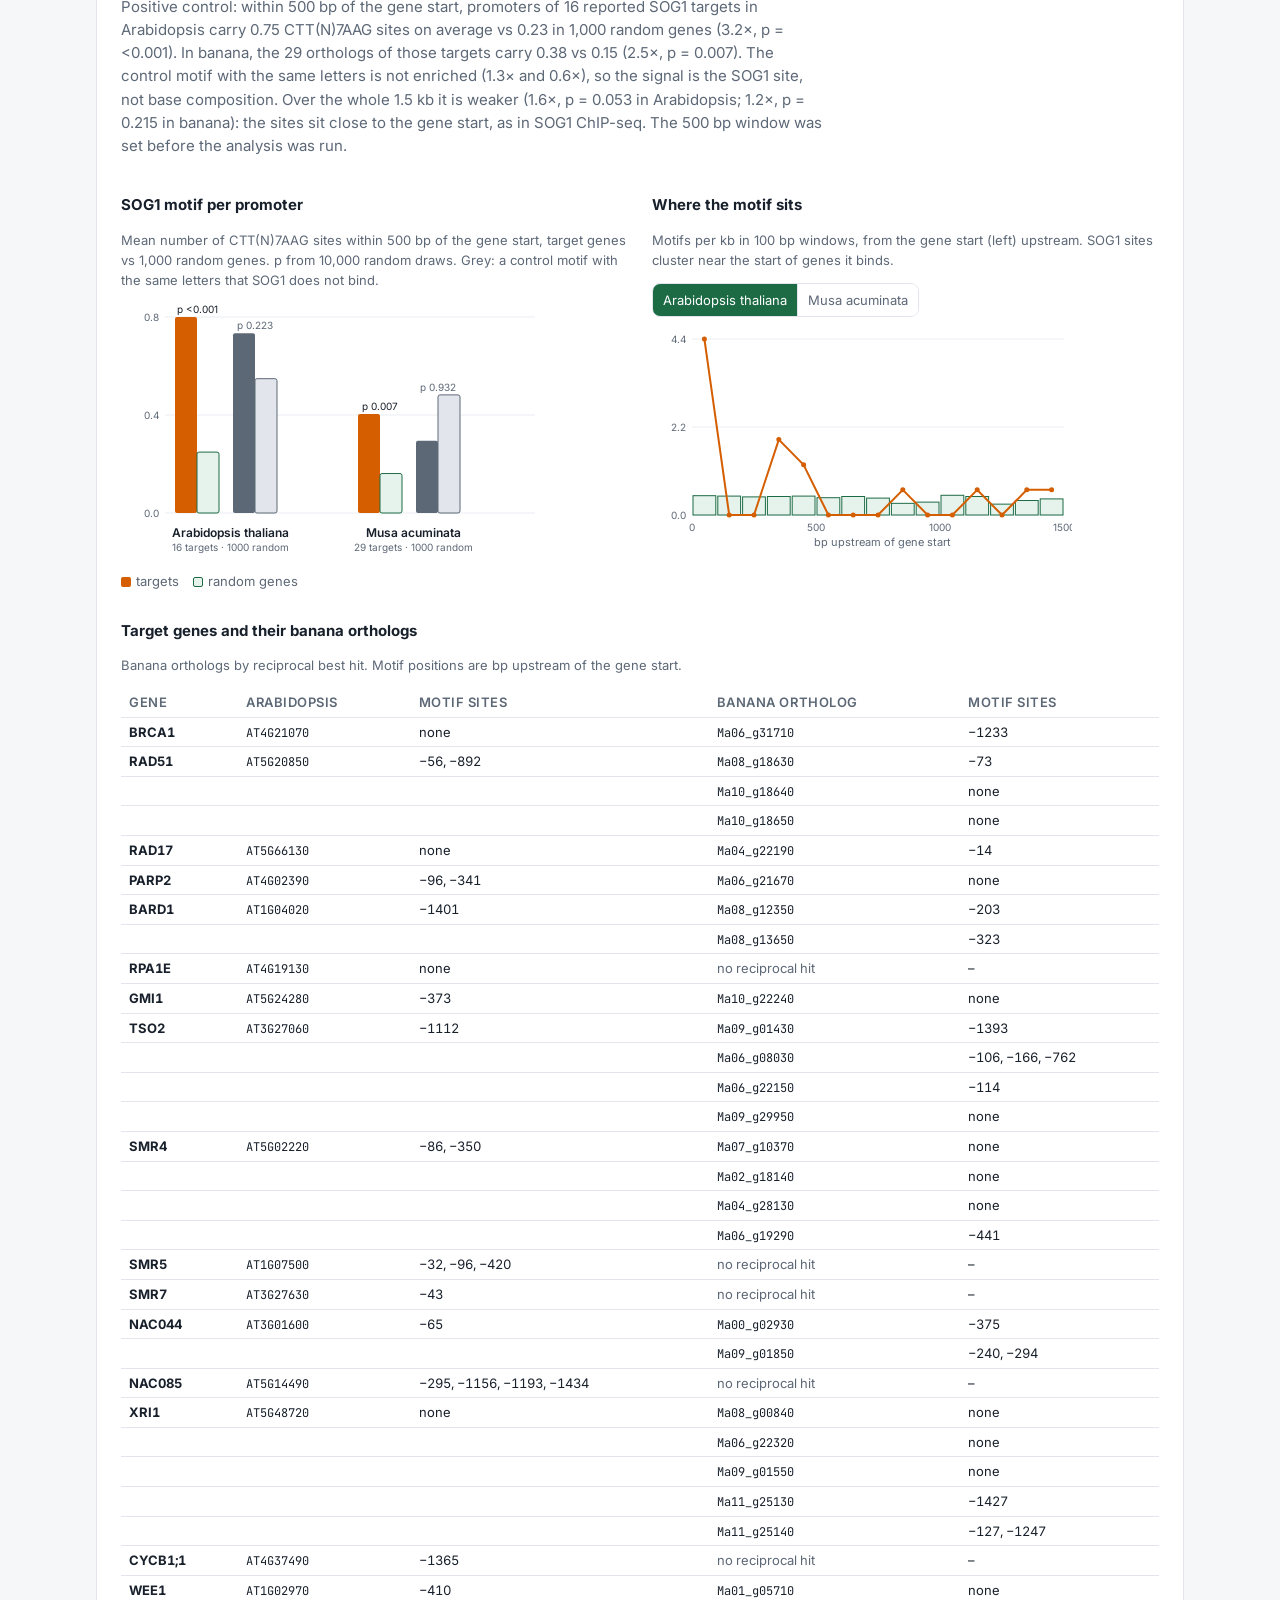
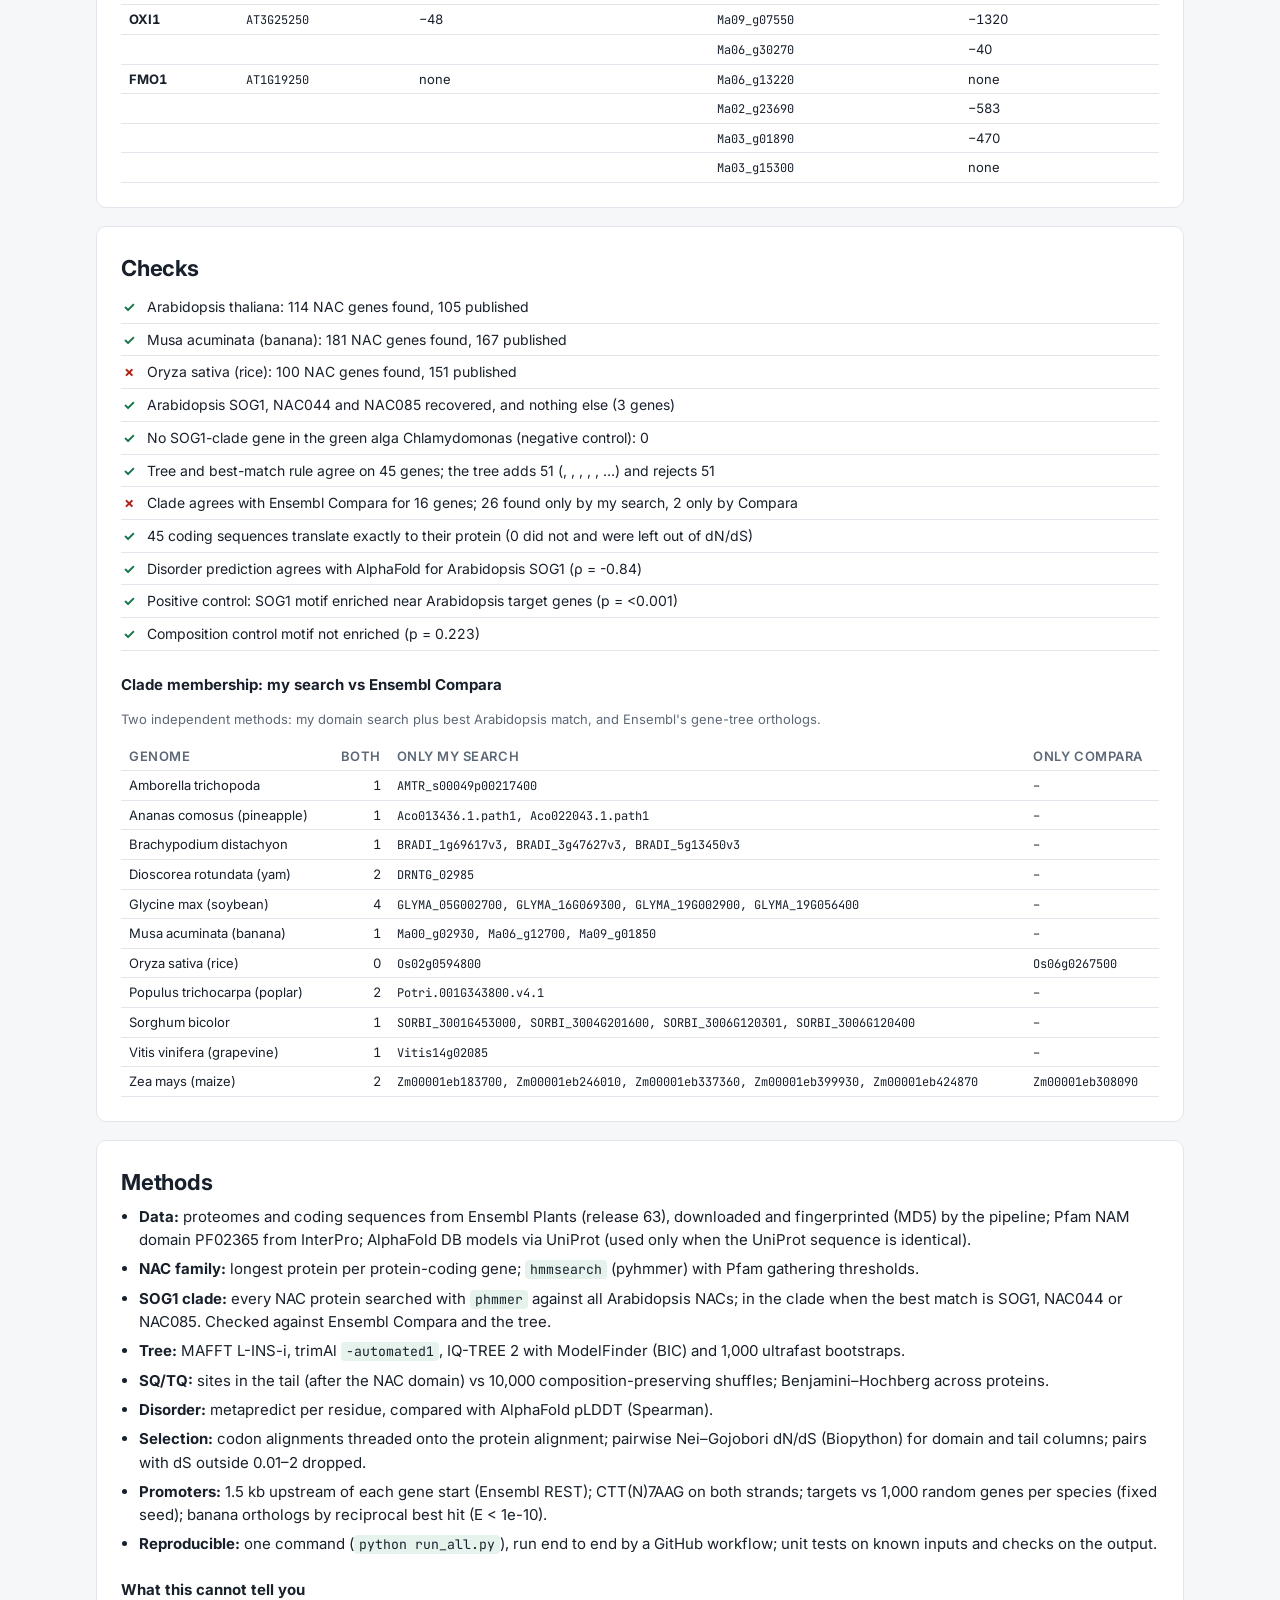
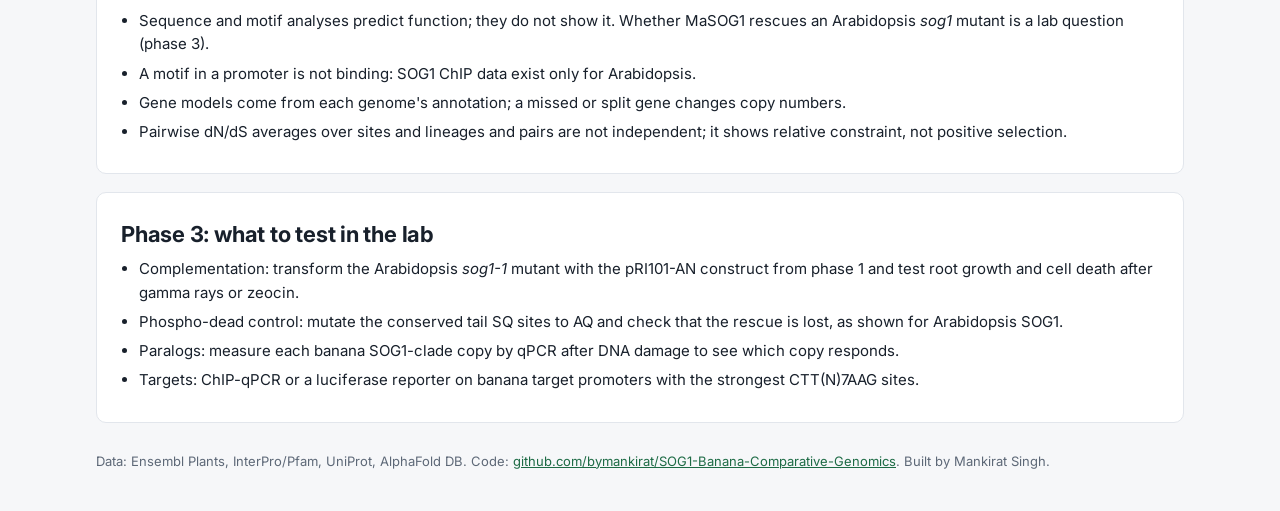
==== commit 1f631ede: "Ancestral-copy category for early land plants; fix target/clade promoter overlap; focus gene; proxim" ====
--- a/docs/index.html
+++ b/docs/index.html
@@ -114,7 +114,7 @@
     <h2>Which genes would MaSOG1 switch on?</h2>
     <p class="note" id="prom-note"></p>
     <div class="two">
-      <div><h3>SOG1 motif per promoter</h3><p class="small">Mean number of CTT(N)7AAG sites in 1.5 kb upstream, target genes vs 1,000 random genes. p from 10,000 random draws. Grey: a control motif with the same letters that SOG1 does not bind.</p><figure class="chart" id="c-prom"></figure></div>
+      <div><h3>SOG1 motif per promoter</h3><p class="small">Mean number of CTT(N)7AAG sites within 500 bp of the gene start, target genes vs 1,000 random genes. p from 10,000 random draws. Grey: a control motif with the same letters that SOG1 does not bind.</p><figure class="chart" id="c-prom"></figure></div>
       <div><h3>Where the motif sits</h3><p class="small">Motifs per kb in 100 bp windows, from the gene start (left) upstream. SOG1 sites cluster near the start of genes it binds.</p><div class="tools"><div class="seg" id="dens-sp"></div></div><figure class="chart" id="c-dens"></figure></div>
     </div>
     <h3>Target genes and their banana orthologs</h3>
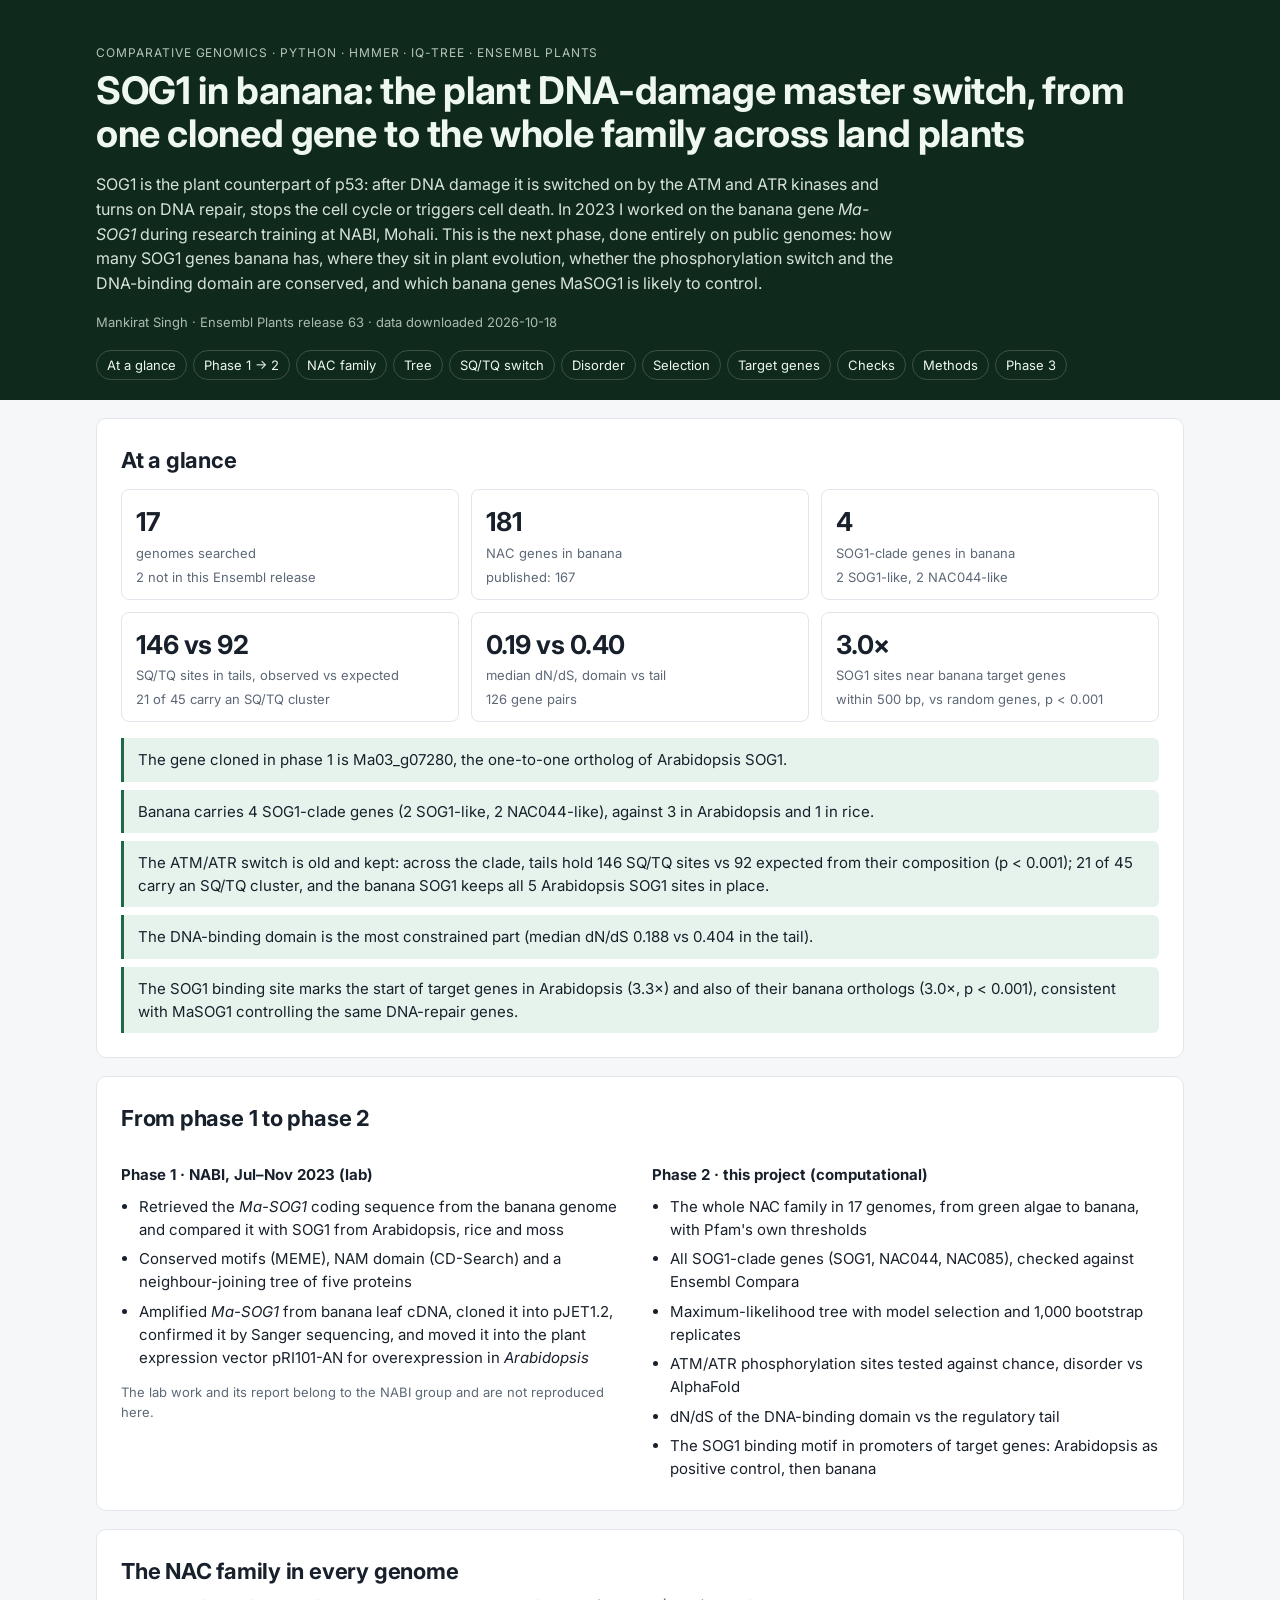
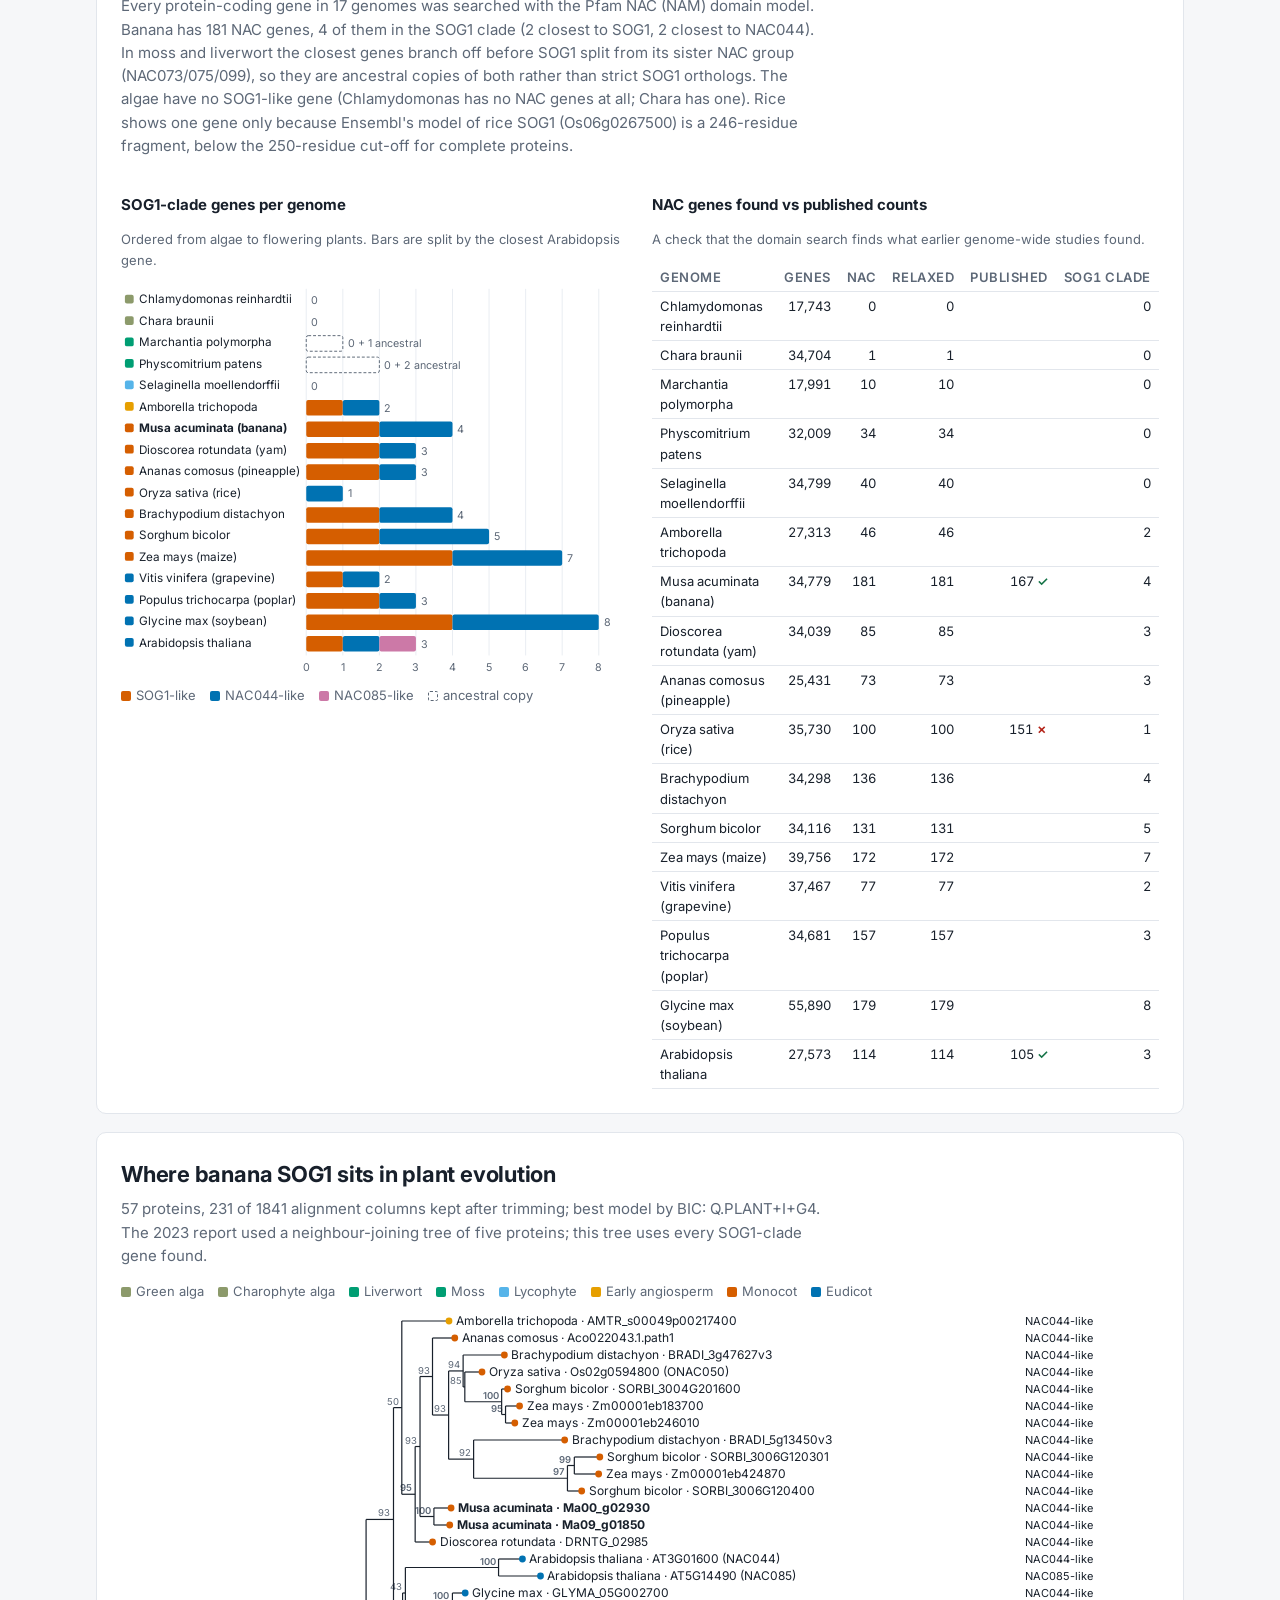
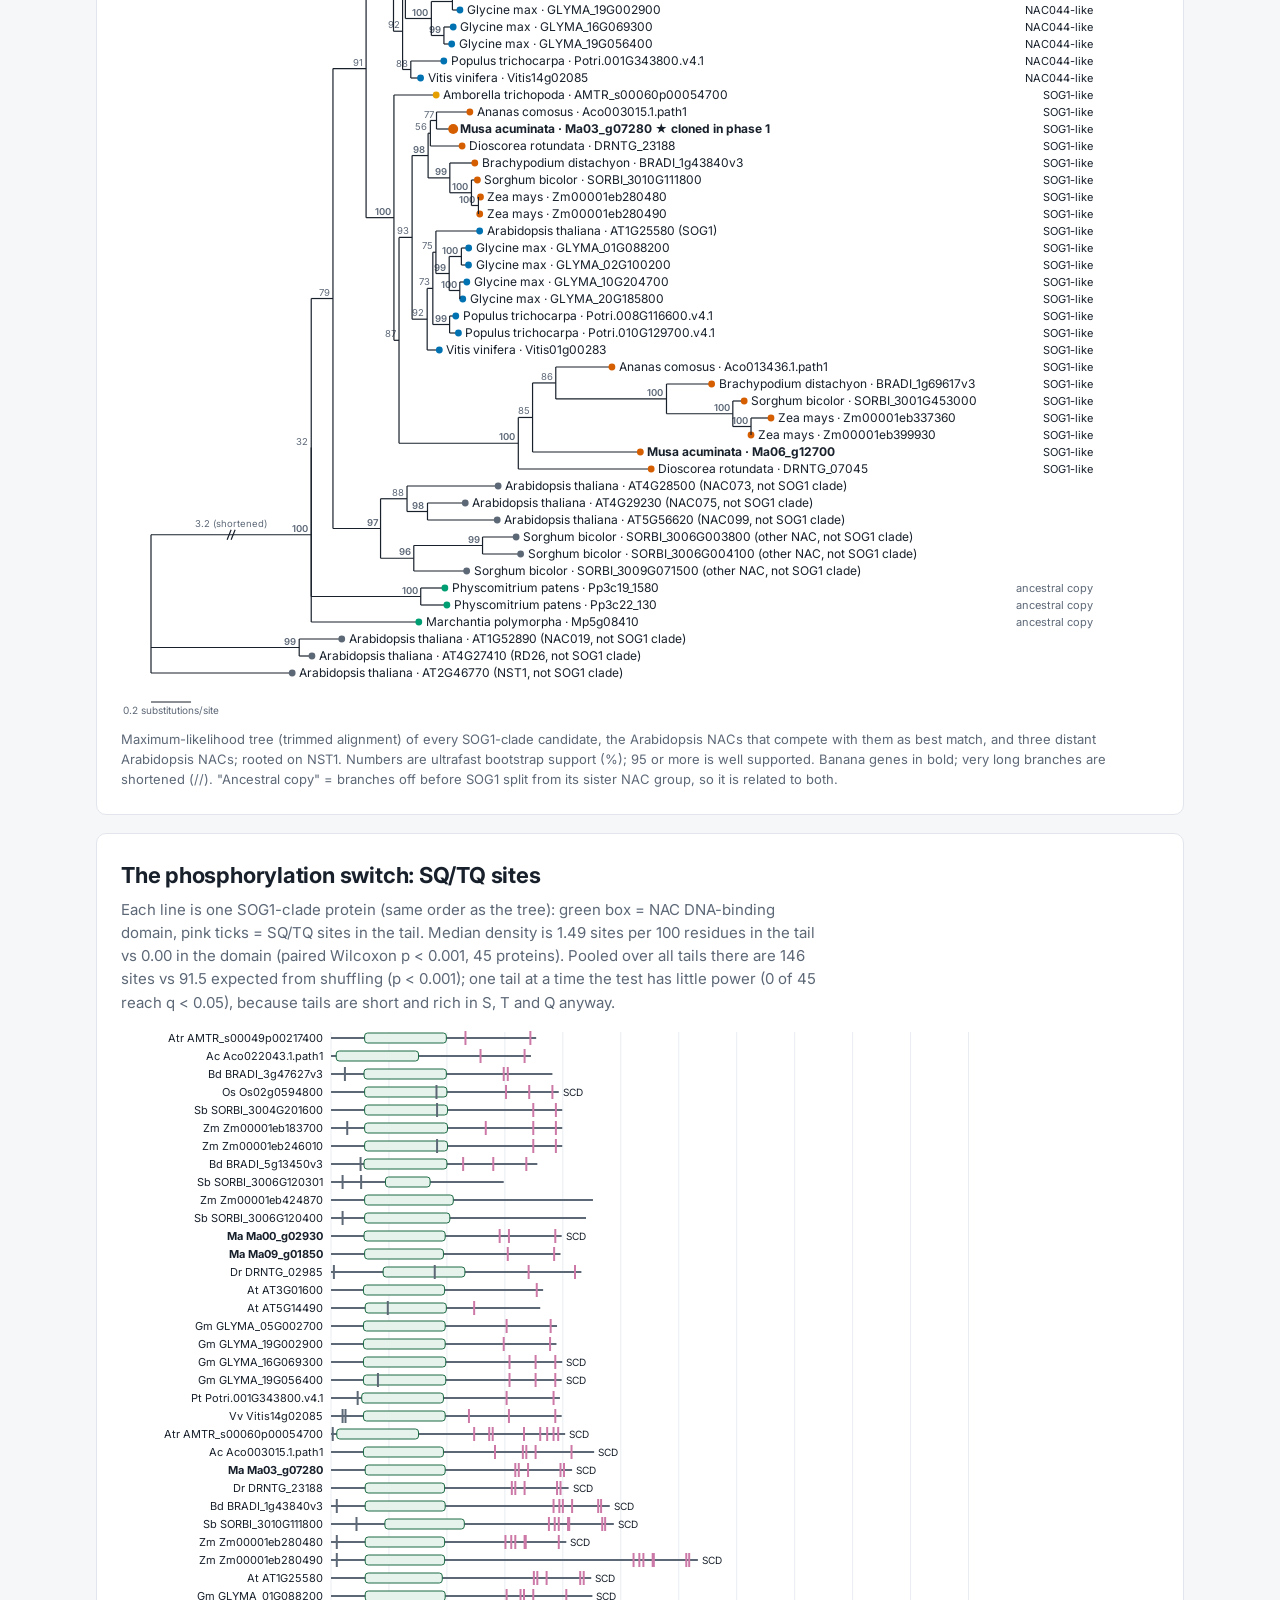
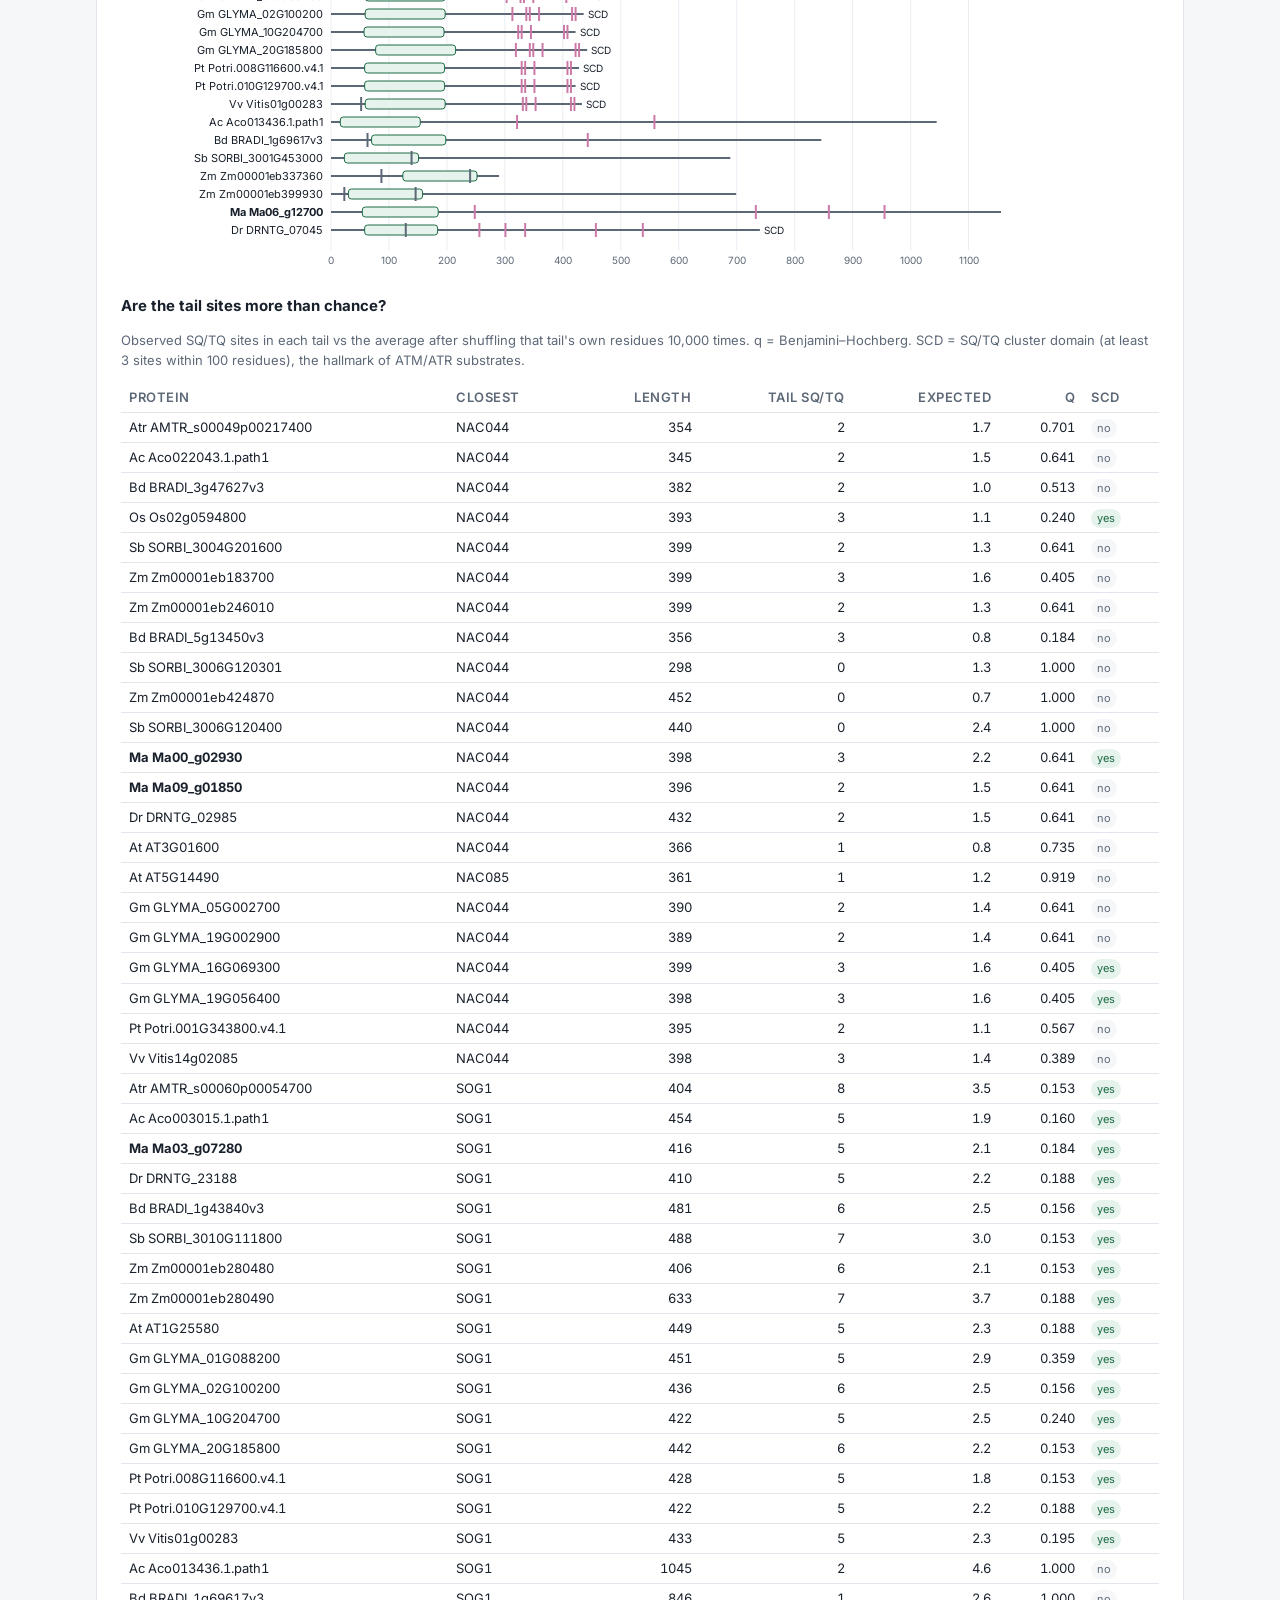
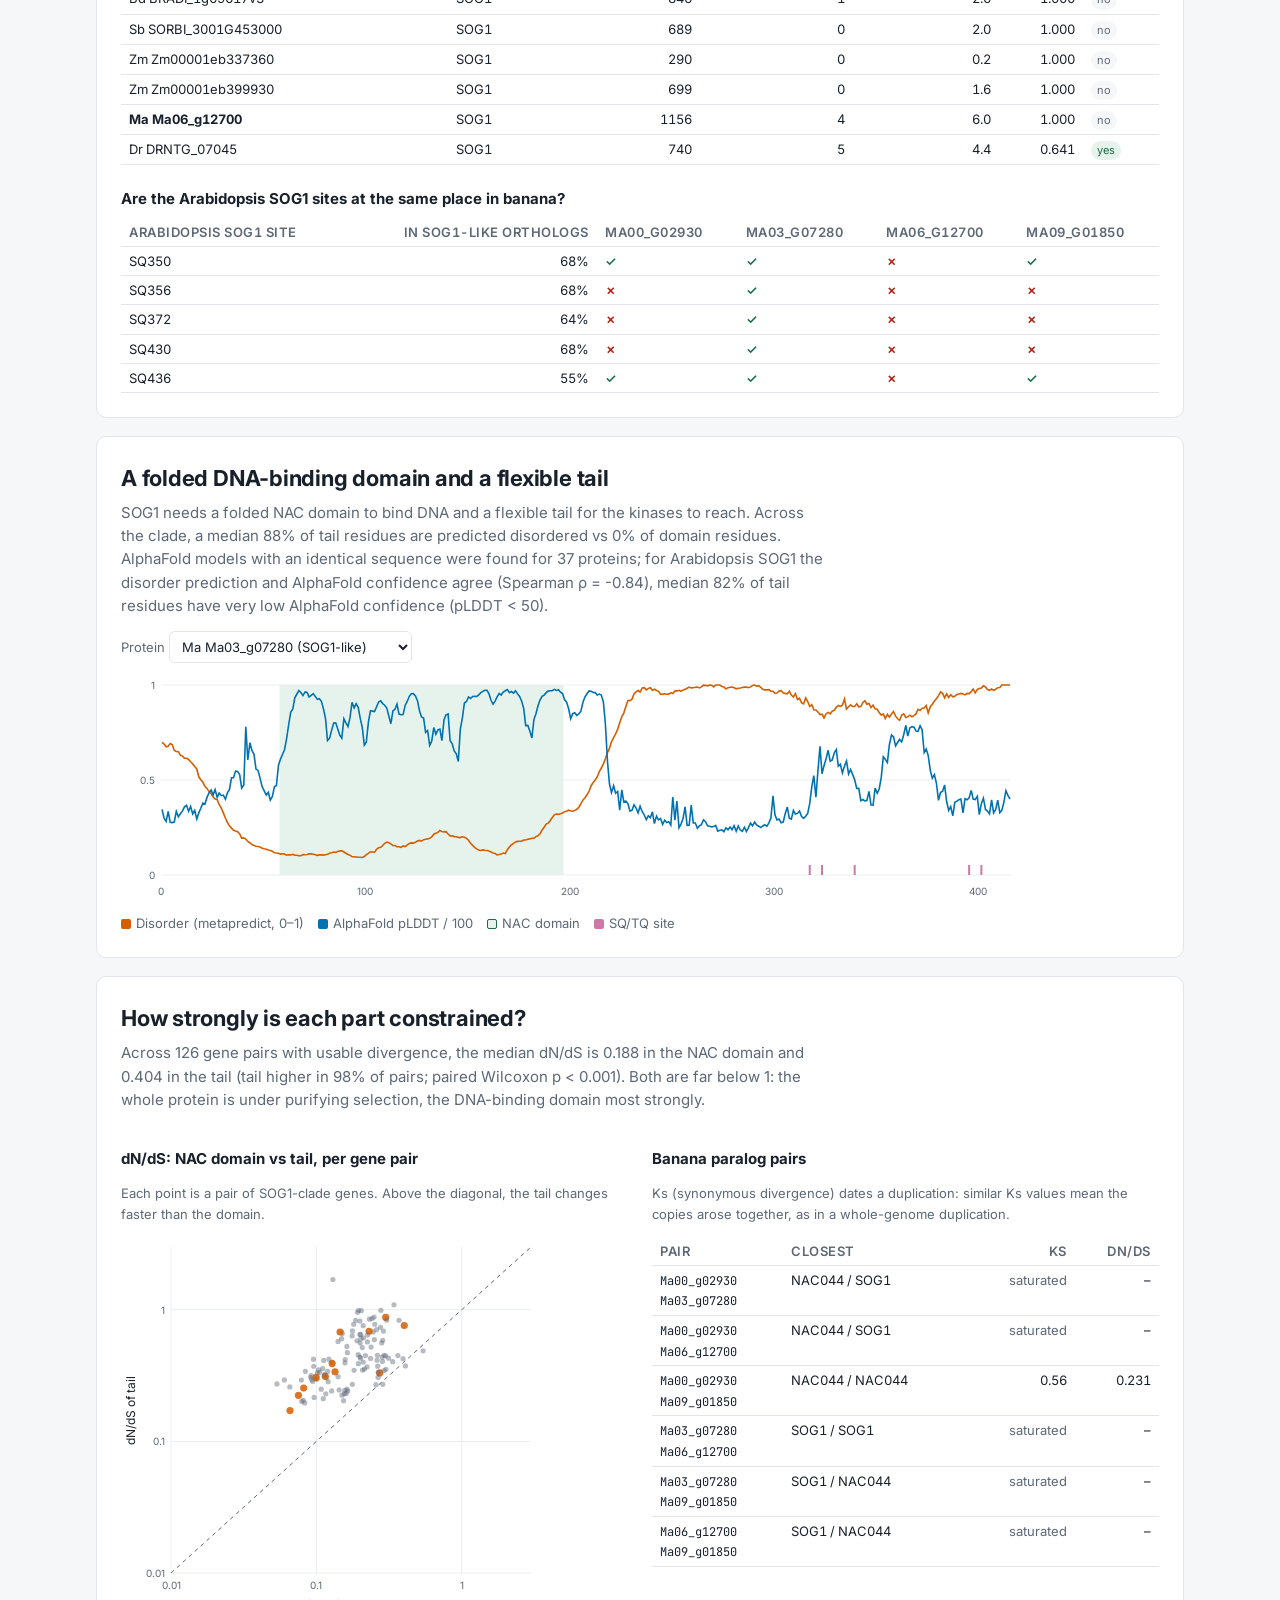
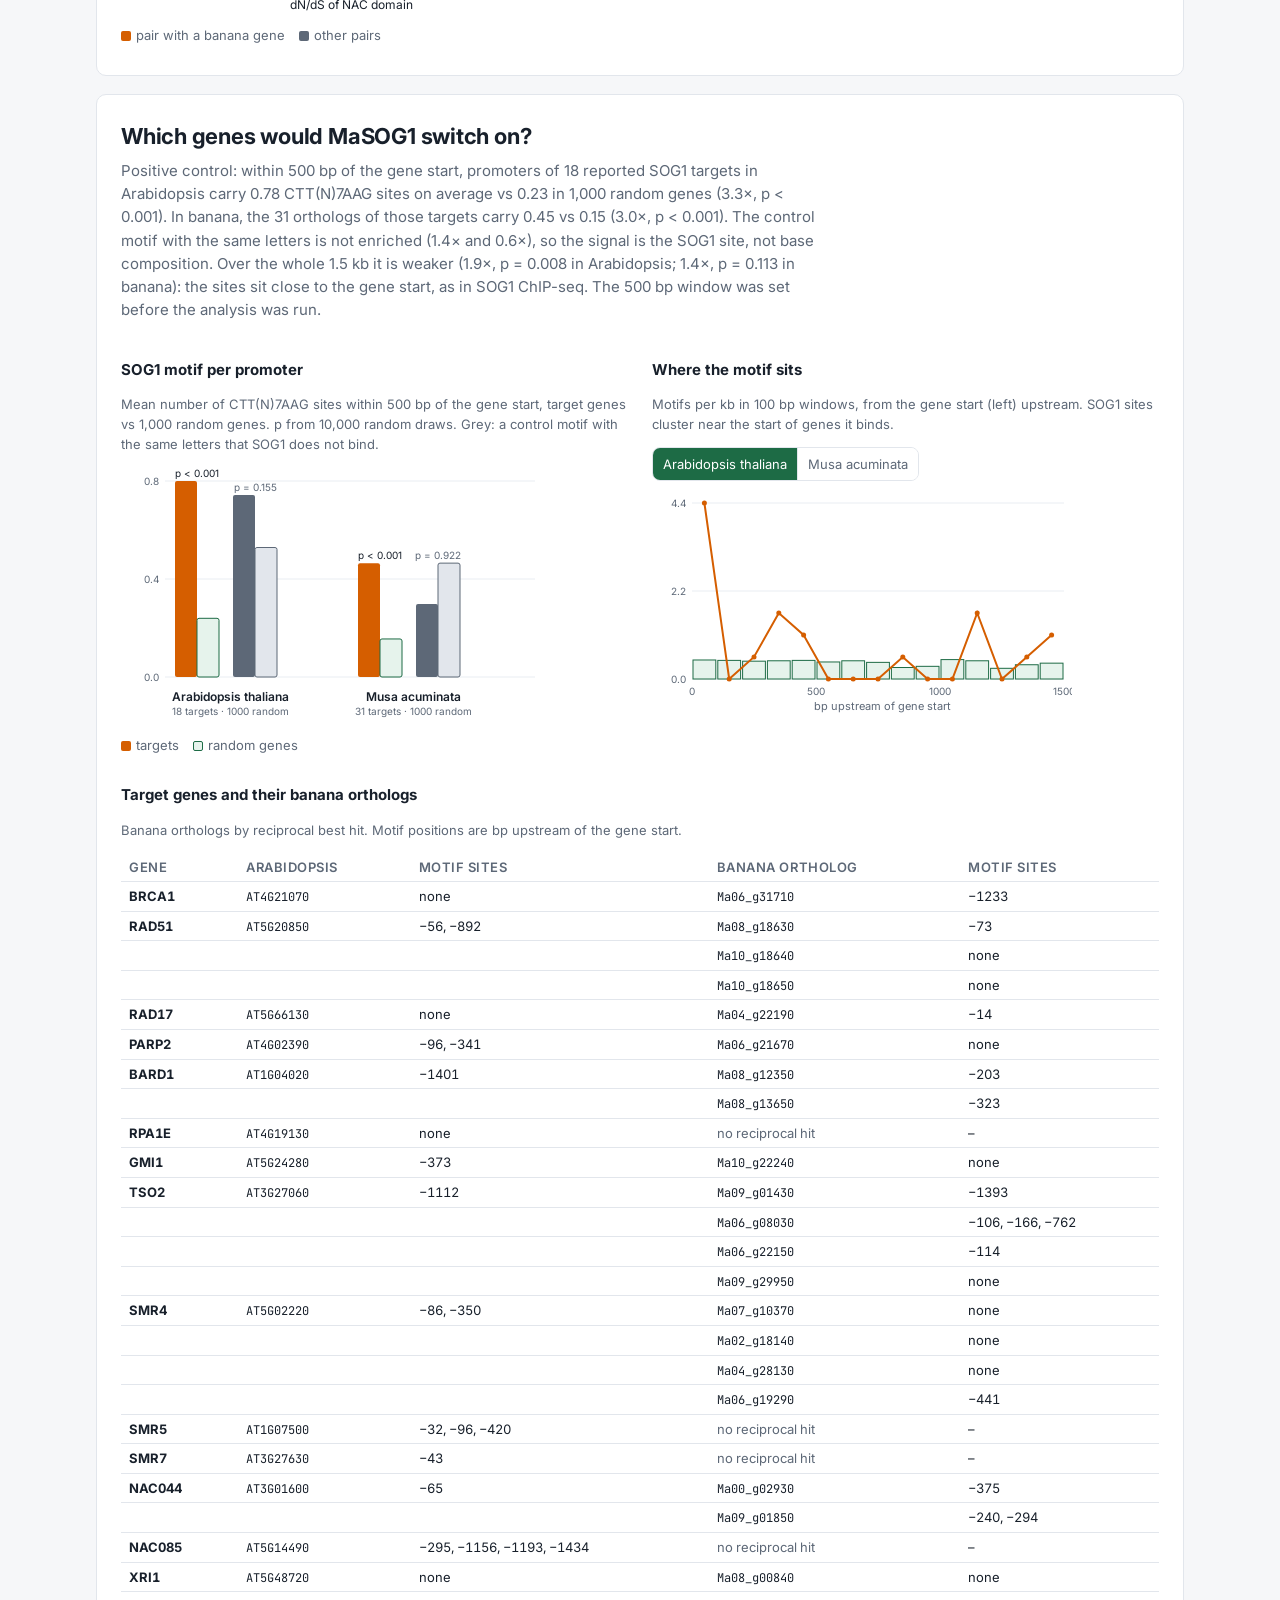
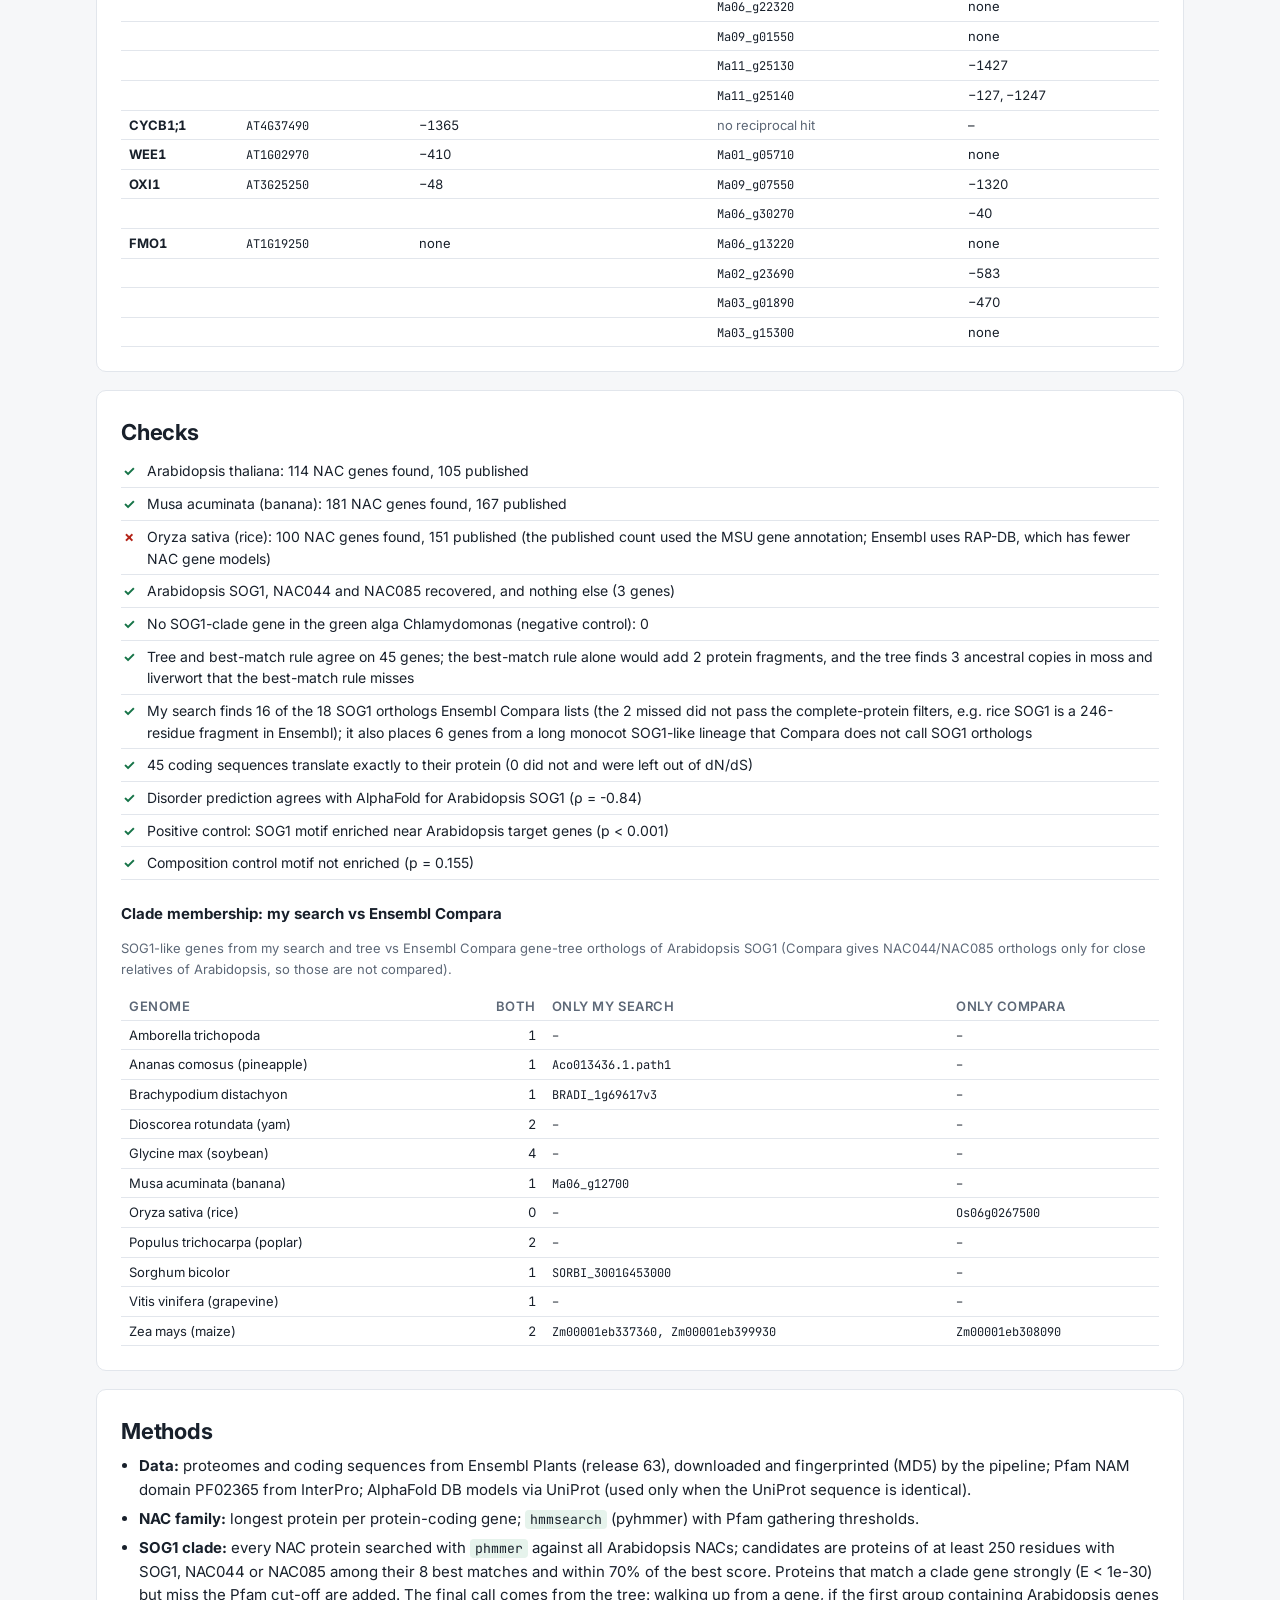
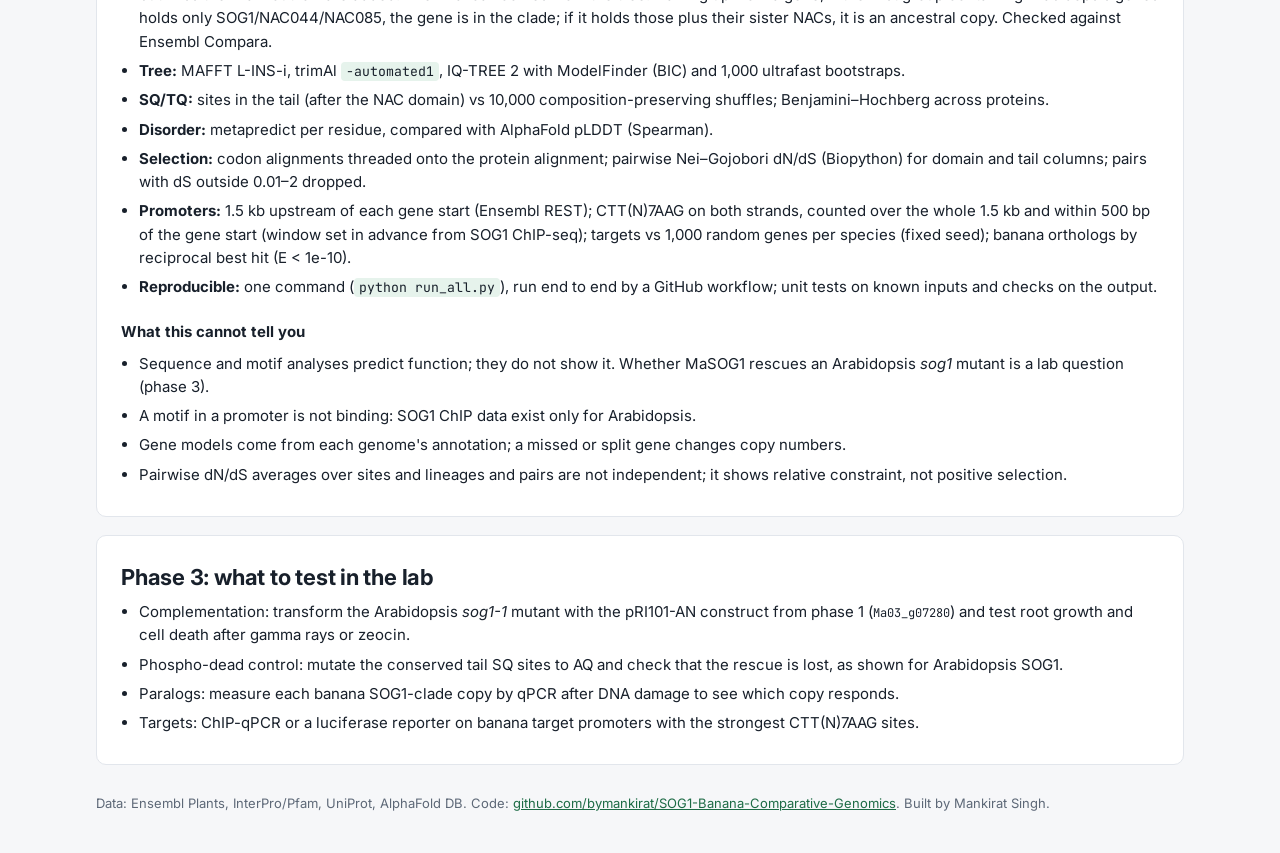
==== commit 523df175: "Final report wording, Compara comparison on SOG1 orthologs, README with results" ====
--- a/docs/index.html
+++ b/docs/index.html
@@ -8,7 +8,7 @@
 <link rel="preconnect" href="https://fonts.googleapis.com">
 <link rel="preconnect" href="https://fonts.gstatic.com" crossorigin>
 <link href="https://fonts.googleapis.com/css2?family=Inter:wght@400;500;600;700;800&family=JetBrains+Mono:wght@400;500&display=swap" rel="stylesheet">
-<link rel="stylesheet" href="report.css?v=1">
+<link rel="stylesheet" href="report.css?v=2">
 </head>
 <body>
 <header class="hero">
@@ -77,8 +77,9 @@
     <p class="note" id="tree-note"></p>
     <div class="legend" id="tree-legend"></div>
     <figure class="chart wide" id="c-tree"></figure>
-    <p class="small">Maximum-likelihood tree of the SOG1 clade (trimmed alignment), rooted on three Arabidopsis NACs from other subfamilies.
-      Numbers are ultrafast bootstrap support (%); values of 95 or more are well supported. Banana genes in bold.</p>
+    <p class="small">Maximum-likelihood tree (trimmed alignment) of every SOG1-clade candidate, the Arabidopsis NACs that compete with them as best match, and three distant Arabidopsis NACs; rooted on NST1.
+      Numbers are ultrafast bootstrap support (%); 95 or more is well supported. Banana genes in bold; very long branches are shortened (//).
+      "Ancestral copy" = branches off before SOG1 split from its sister NAC group, so it is related to both.</p>
   </section>
 
   <section id="sq">
@@ -126,7 +127,7 @@
     <h2>Checks</h2>
     <ul class="checks" id="checklist"></ul>
     <h3>Clade membership: my search vs Ensembl Compara</h3>
-    <p class="small">Two independent methods: my domain search plus best Arabidopsis match, and Ensembl's gene-tree orthologs.</p>
+    <p class="small">SOG1-like genes from my search and tree vs Ensembl Compara gene-tree orthologs of Arabidopsis SOG1 (Compara gives NAC044/NAC085 orthologs only for close relatives of Arabidopsis, so those are not compared).</p>
     <div class="tablewrap"><table id="t-compara" class="tbl compact"></table></div>
   </section>
 
@@ -135,12 +136,12 @@
     <ul class="plain">
       <li><b>Data:</b> proteomes and coding sequences from Ensembl Plants (release <span data-k="release">…</span>), downloaded and fingerprinted (MD5) by the pipeline; Pfam NAM domain PF02365 from InterPro; AlphaFold DB models via UniProt (used only when the UniProt sequence is identical).</li>
       <li><b>NAC family:</b> longest protein per protein-coding gene; <code>hmmsearch</code> (pyhmmer) with Pfam gathering thresholds.</li>
-      <li><b>SOG1 clade:</b> every NAC protein searched with <code>phmmer</code> against all Arabidopsis NACs; in the clade when the best match is SOG1, NAC044 or NAC085. Checked against Ensembl Compara and the tree.</li>
+      <li><b>SOG1 clade:</b> every NAC protein searched with <code>phmmer</code> against all Arabidopsis NACs; candidates are proteins of at least 250 residues with SOG1, NAC044 or NAC085 among their 8 best matches and within 70% of the best score. Proteins that match a clade gene strongly (E &lt; 1e-30) but miss the Pfam cut-off are added. The final call comes from the tree: walking up from a gene, if the first group containing Arabidopsis genes holds only SOG1/NAC044/NAC085, the gene is in the clade; if it holds those plus their sister NACs, it is an ancestral copy. Checked against Ensembl Compara.</li>
       <li><b>Tree:</b> MAFFT L-INS-i, trimAl <code>-automated1</code>, IQ-TREE 2 with ModelFinder (BIC) and 1,000 ultrafast bootstraps.</li>
       <li><b>SQ/TQ:</b> sites in the tail (after the NAC domain) vs 10,000 composition-preserving shuffles; Benjamini–Hochberg across proteins.</li>
       <li><b>Disorder:</b> metapredict per residue, compared with AlphaFold pLDDT (Spearman).</li>
       <li><b>Selection:</b> codon alignments threaded onto the protein alignment; pairwise Nei–Gojobori dN/dS (Biopython) for domain and tail columns; pairs with dS outside 0.01–2 dropped.</li>
-      <li><b>Promoters:</b> 1.5 kb upstream of each gene start (Ensembl REST); CTT(N)7AAG on both strands; targets vs 1,000 random genes per species (fixed seed); banana orthologs by reciprocal best hit (E &lt; 1e-10).</li>
+      <li><b>Promoters:</b> 1.5 kb upstream of each gene start (Ensembl REST); CTT(N)7AAG on both strands, counted over the whole 1.5 kb and within 500 bp of the gene start (window set in advance from SOG1 ChIP-seq); targets vs 1,000 random genes per species (fixed seed); banana orthologs by reciprocal best hit (E &lt; 1e-10).</li>
       <li><b>Reproducible:</b> one command (<code>python run_all.py</code>), run end to end by a GitHub workflow; unit tests on known inputs and checks on the output.</li>
     </ul>
     <h3>What this cannot tell you</h3>
@@ -158,7 +159,7 @@
   </section>
 </main>
 <p class="foot wrap">Data: Ensembl Plants, InterPro/Pfam, UniProt, AlphaFold DB. Code: <a href="https://github.com/bymankirat/SOG1-Banana-Comparative-Genomics">github.com/bymankirat/SOG1-Banana-Comparative-Genomics</a>. Built by Mankirat Singh.</p>
-<script src="results.js?v=1"></script>
-<script src="report.js?v=1"></script>
+<script src="results.js?v=2"></script>
+<script src="report.js?v=2"></script>
 </body>
 </html>
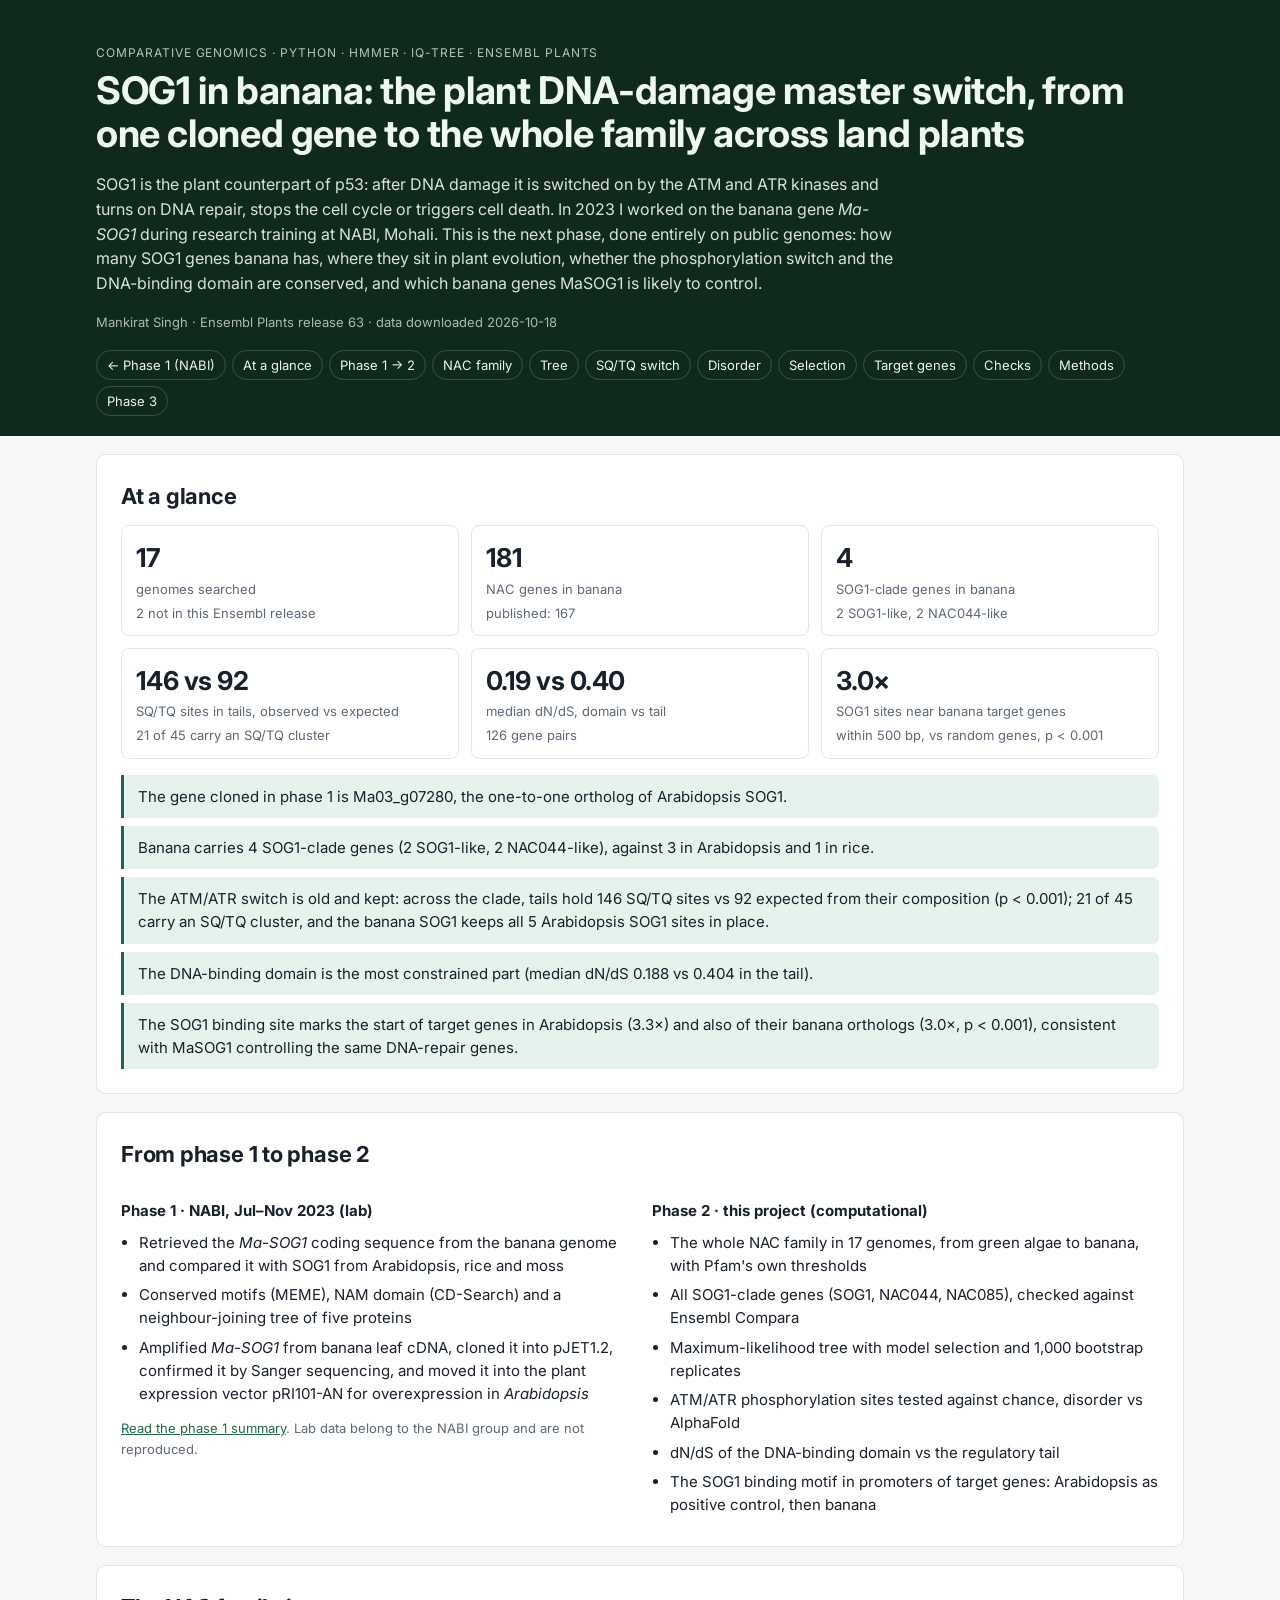
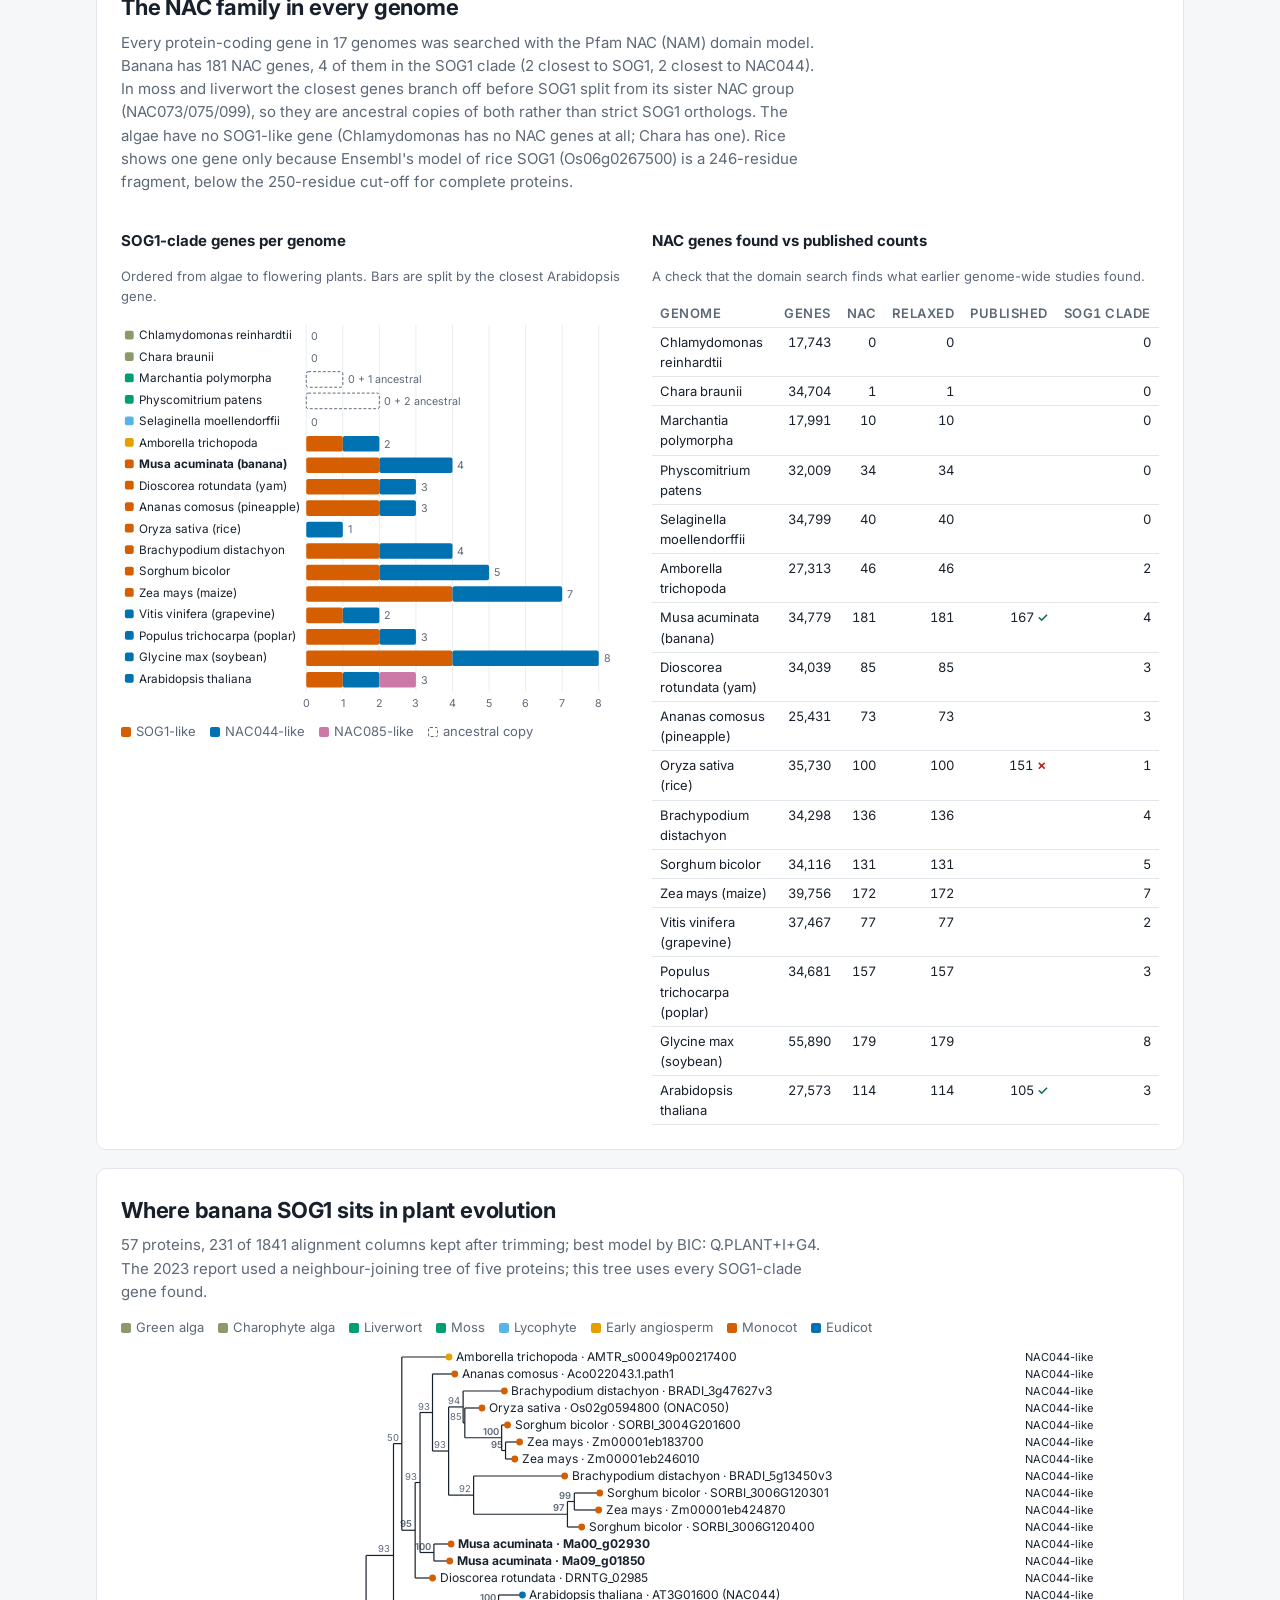
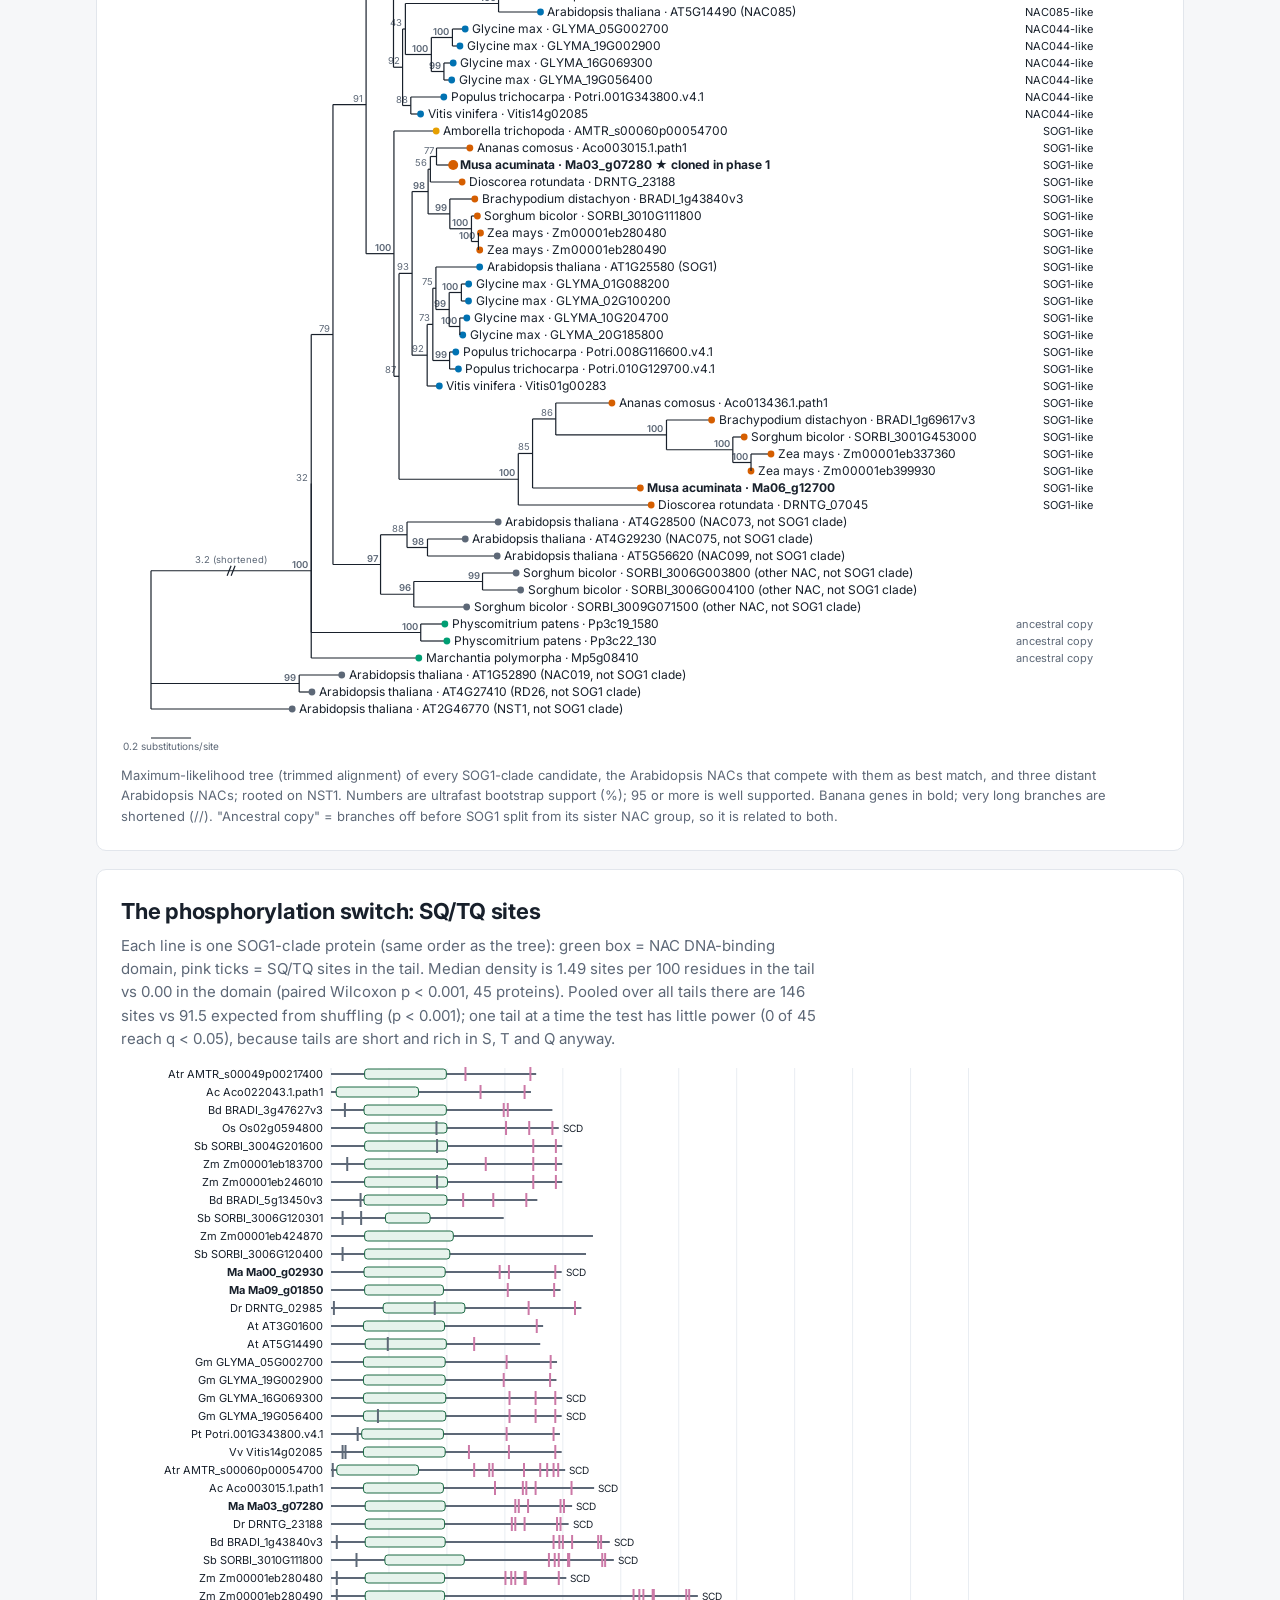
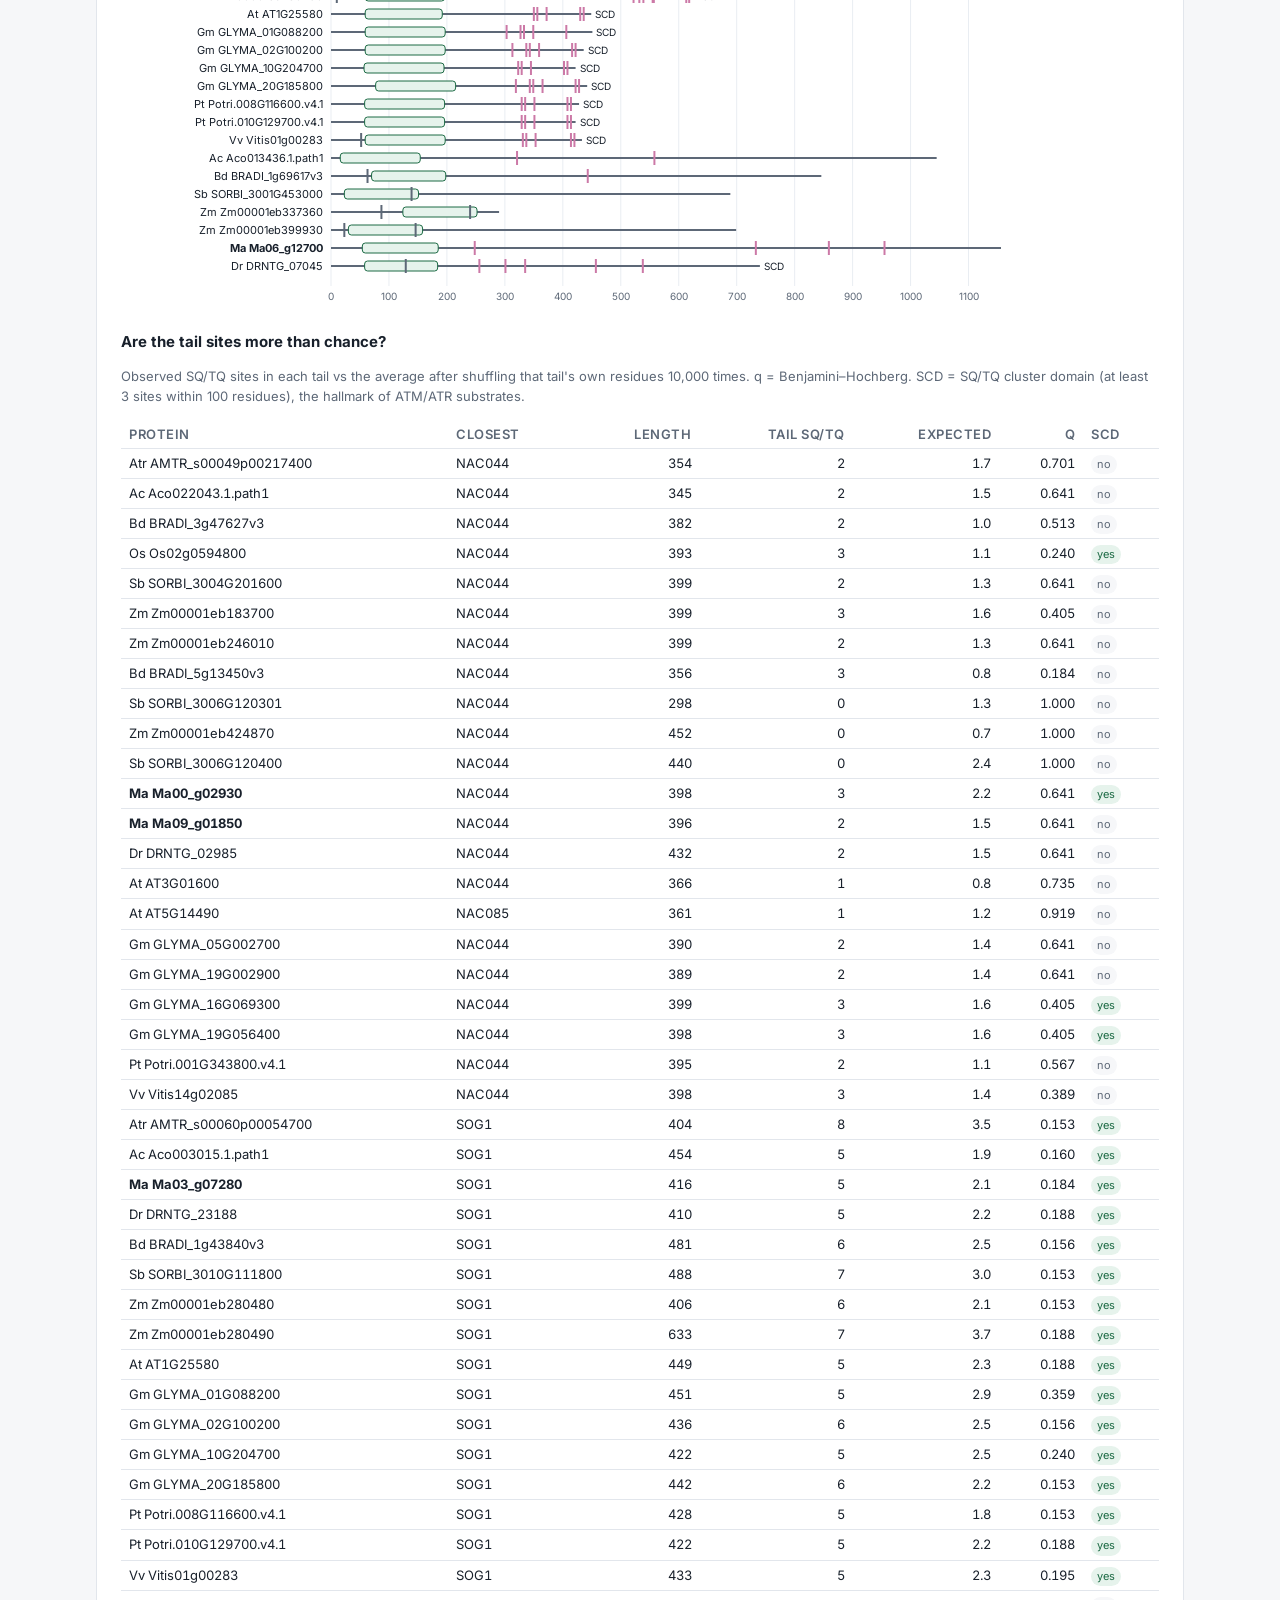
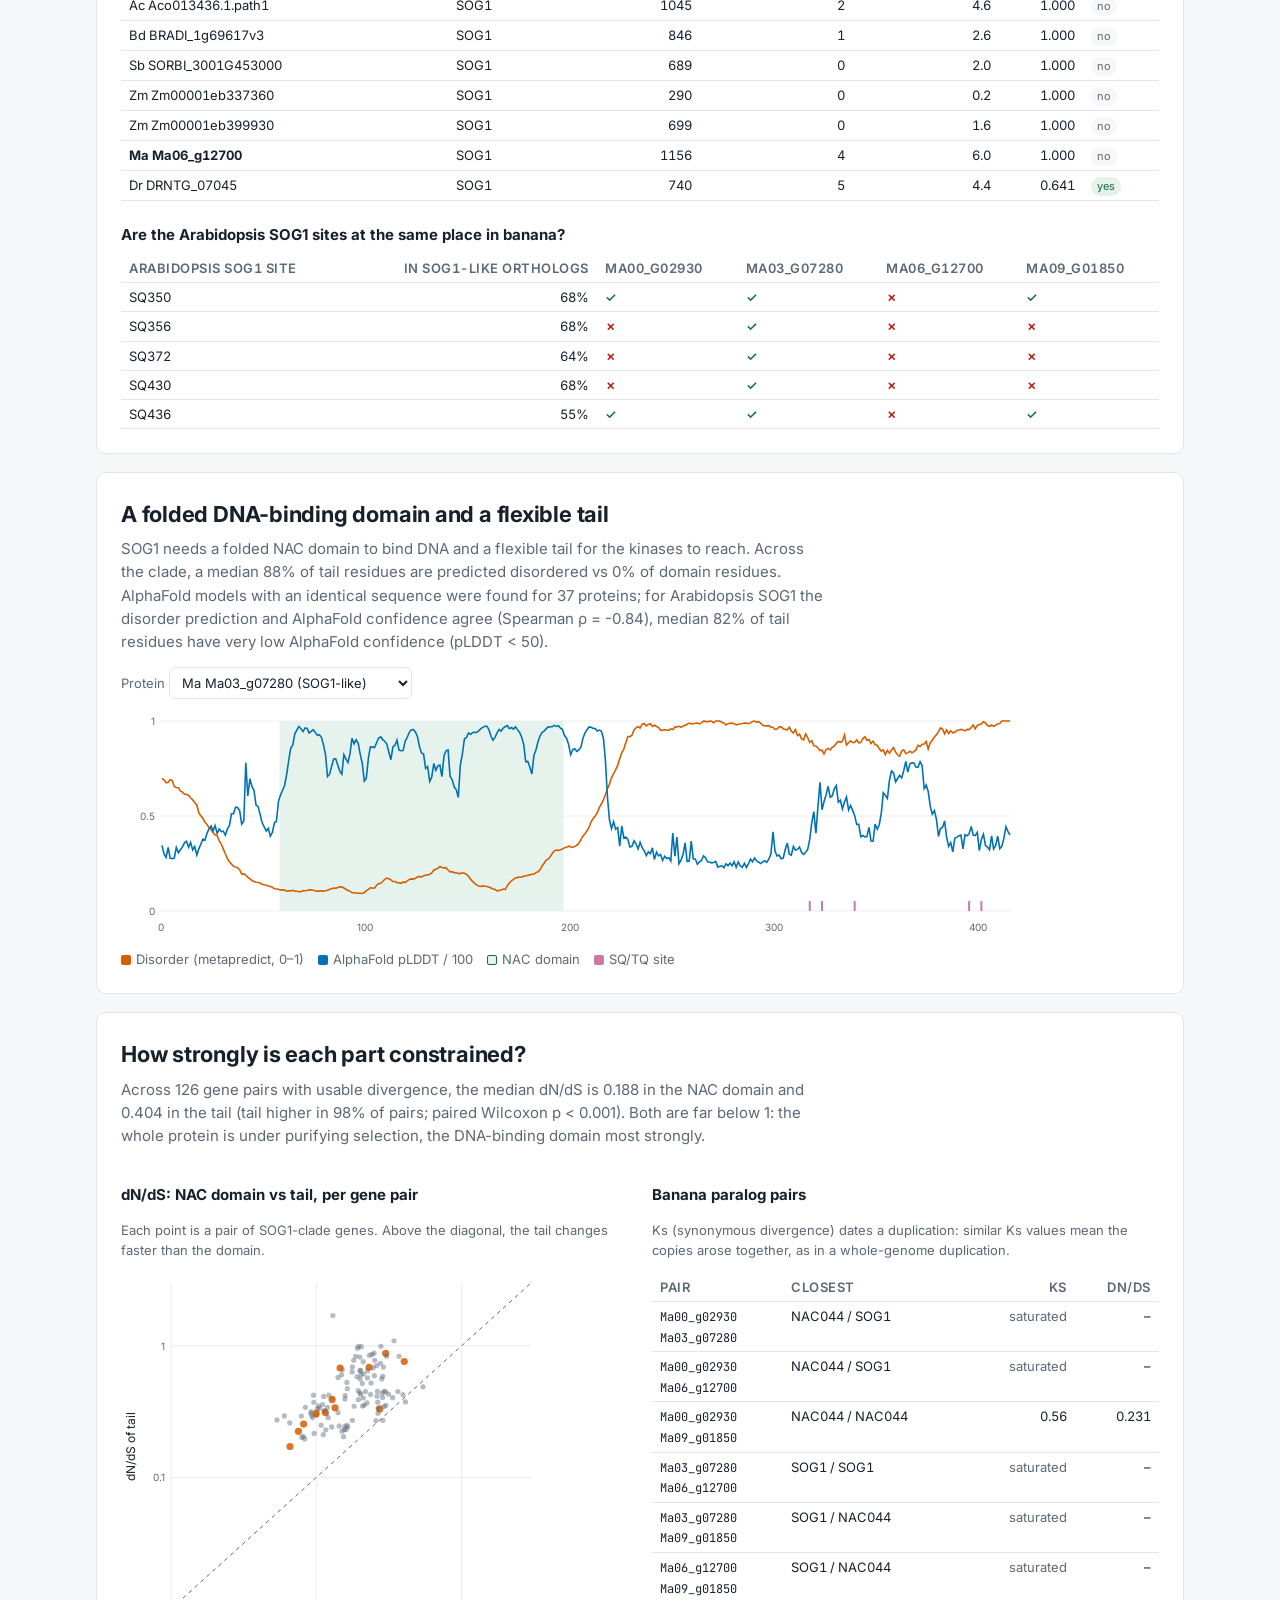
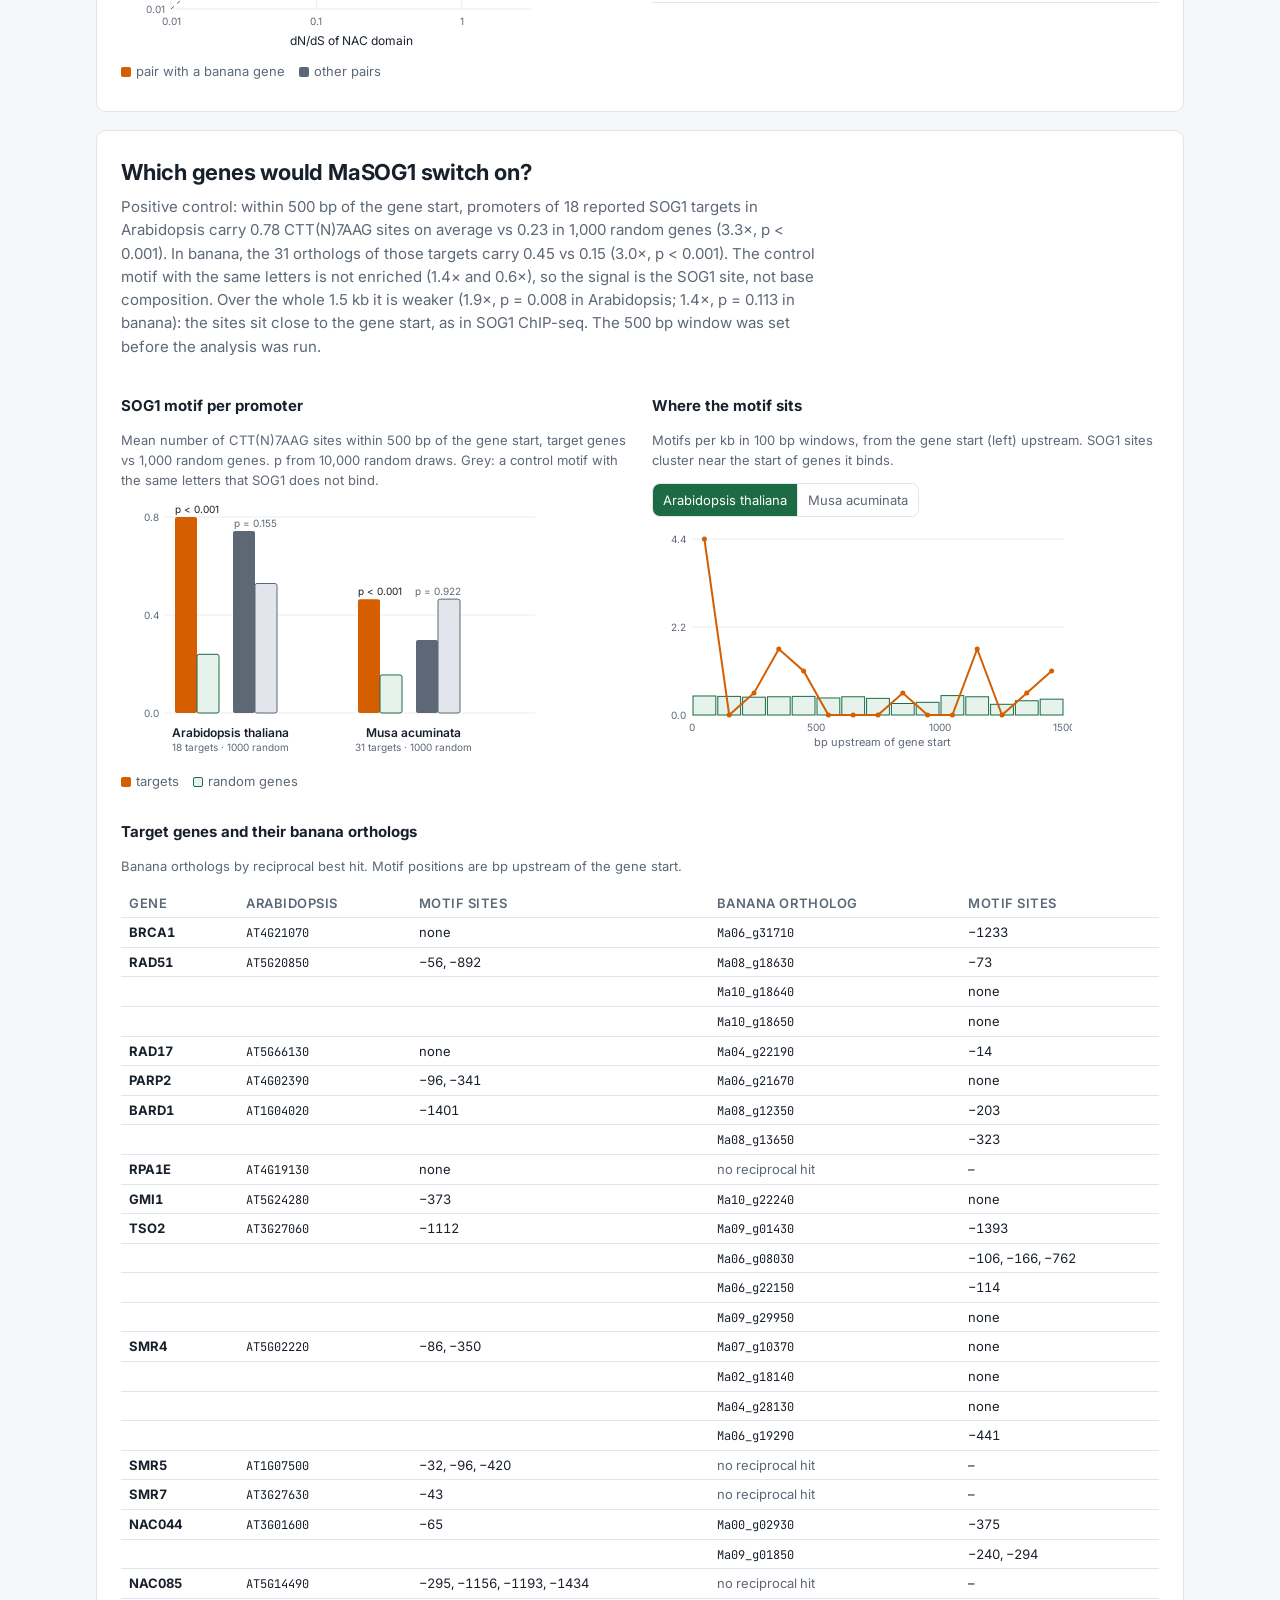
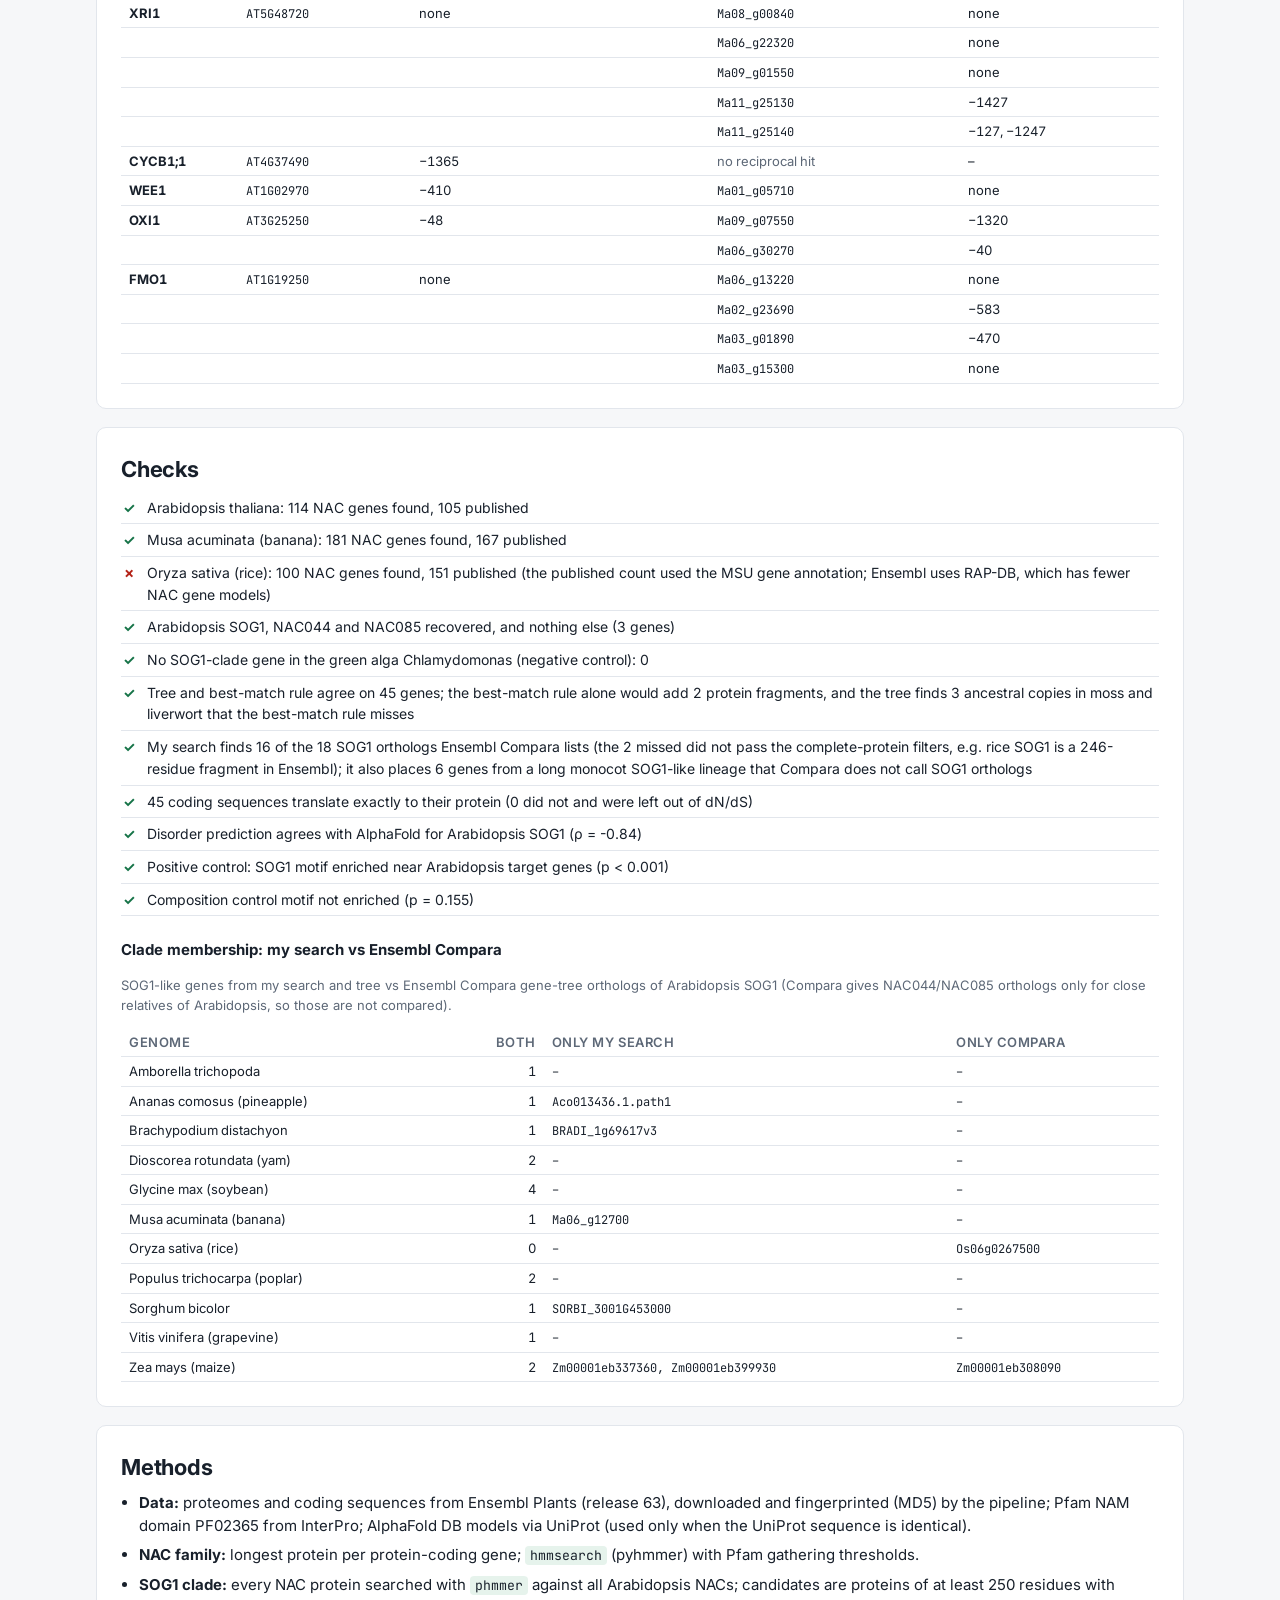
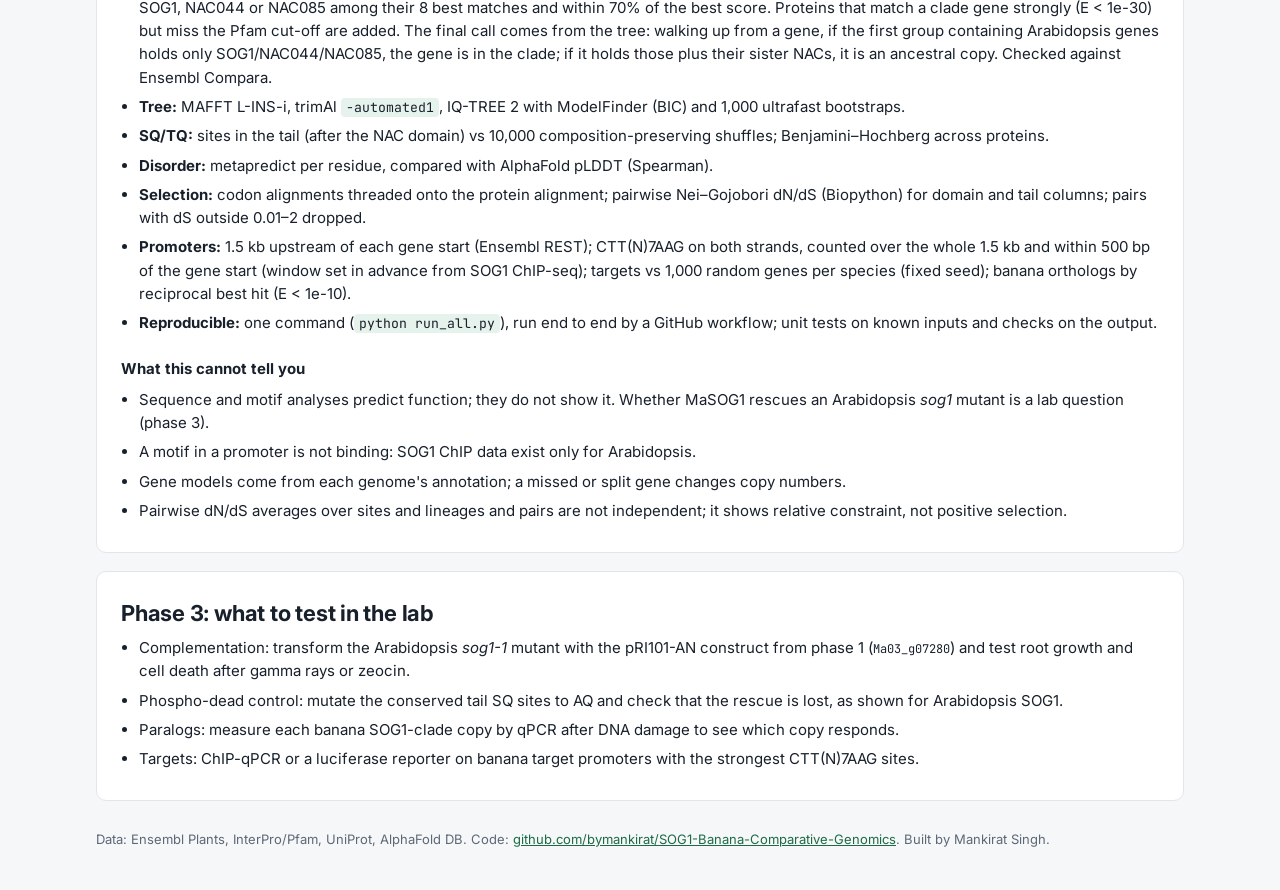
==== commit 2ca4af0e: "Add phase 1 summary page (NABI 2023) and link it from the phase 2 report" ====
--- a/docs/index.html
+++ b/docs/index.html
@@ -21,7 +21,7 @@
       whether the phosphorylation switch and the DNA-binding domain are conserved, and which banana genes MaSOG1 is likely to control.</p>
     <p class="byline">Mankirat Singh · <span id="generated"></span></p>
     <nav class="toc" aria-label="Sections">
-      <a href="#glance">At a glance</a><a href="#phases">Phase 1 → 2</a><a href="#family">NAC family</a><a href="#tree">Tree</a>
+      <a href="phase1.html">← Phase 1 (NABI)</a><a href="#glance">At a glance</a><a href="#phases">Phase 1 → 2</a><a href="#family">NAC family</a><a href="#tree">Tree</a>
       <a href="#sq">SQ/TQ switch</a><a href="#disorder">Disorder</a><a href="#selection">Selection</a><a href="#targets">Target genes</a>
       <a href="#checks">Checks</a><a href="#methods">Methods</a><a href="#next">Phase 3</a>
     </nav>
@@ -47,7 +47,7 @@
           <li>Amplified <i>Ma-SOG1</i> from banana leaf cDNA, cloned it into pJET1.2, confirmed it by Sanger sequencing,
             and moved it into the plant expression vector pRI101-AN for overexpression in <i>Arabidopsis</i></li>
         </ul>
-        <p class="small">The lab work and its report belong to the NABI group and are not reproduced here.</p>
+        <p class="small"><a href="phase1.html">Read the phase 1 summary</a>. Lab data belong to the NABI group and are not reproduced.</p>
       </div>
       <div>
         <h3>Phase 2 · this project (computational)</h3>
